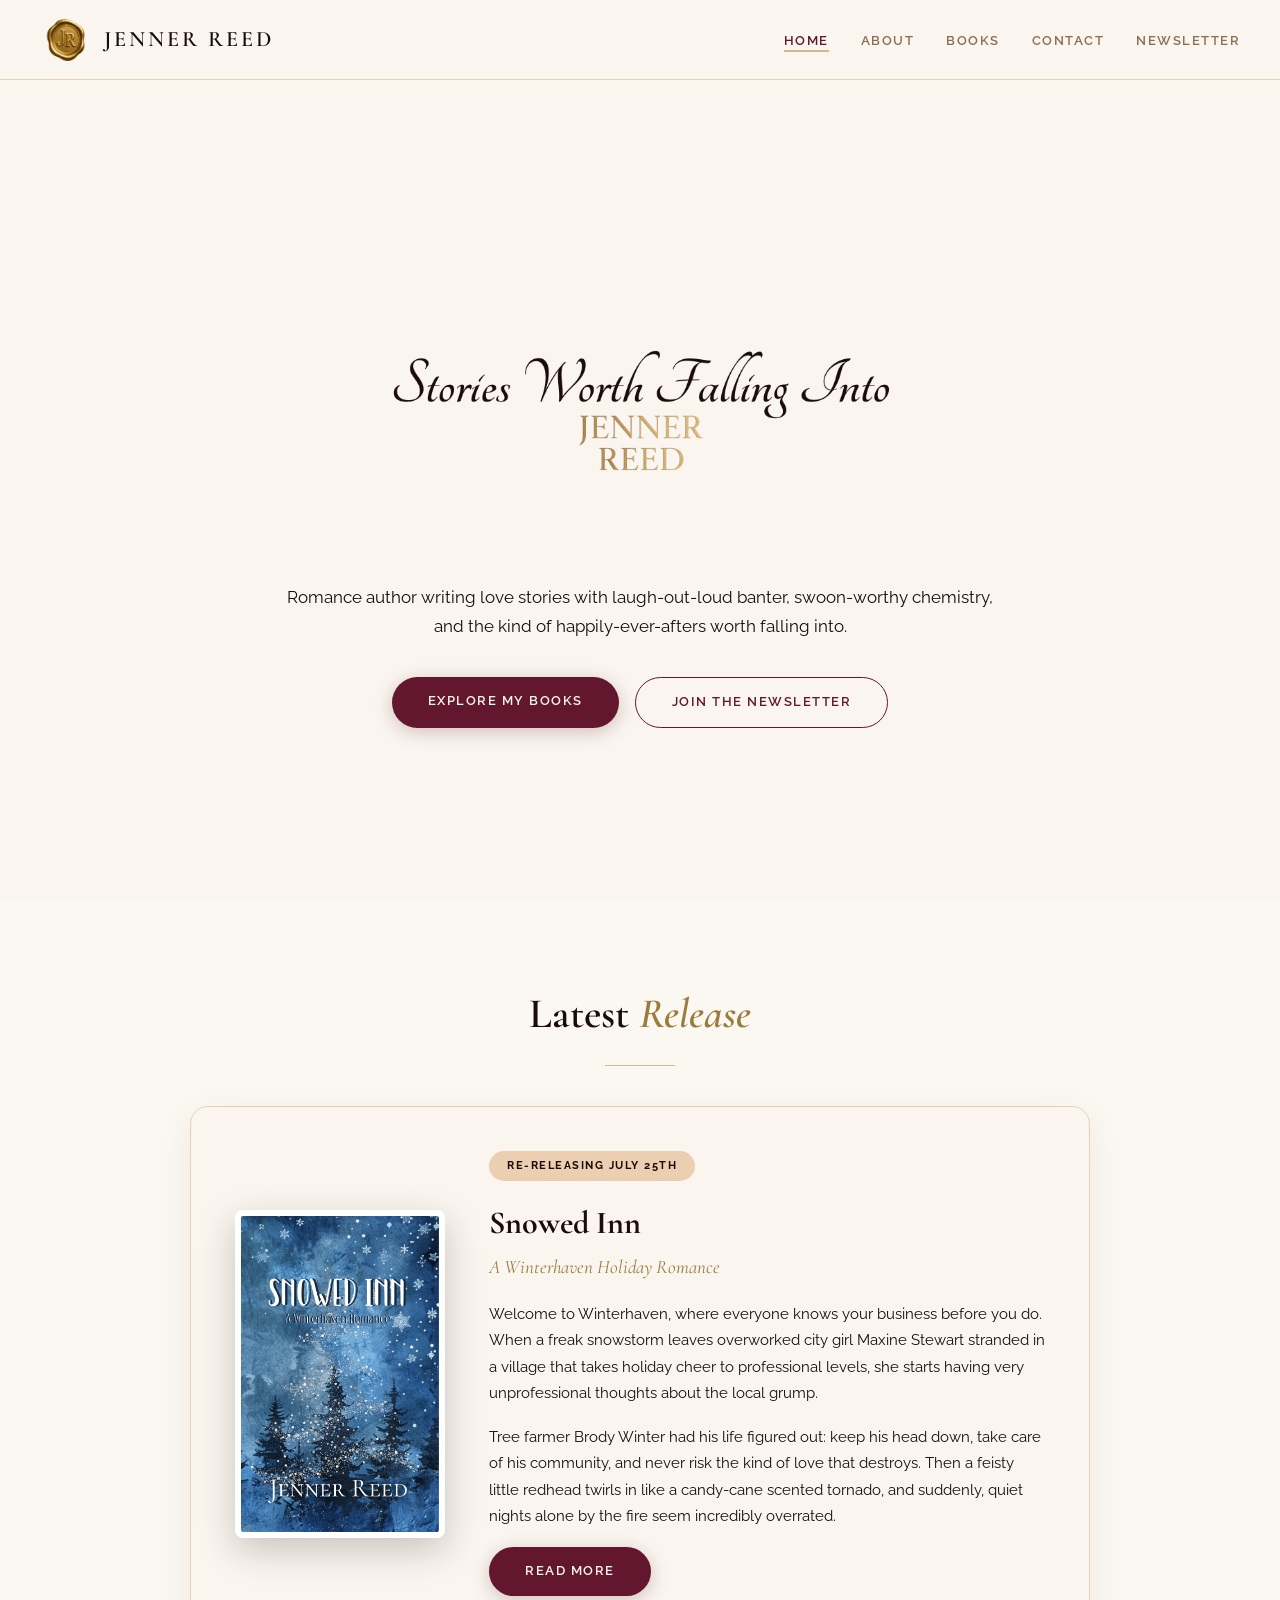
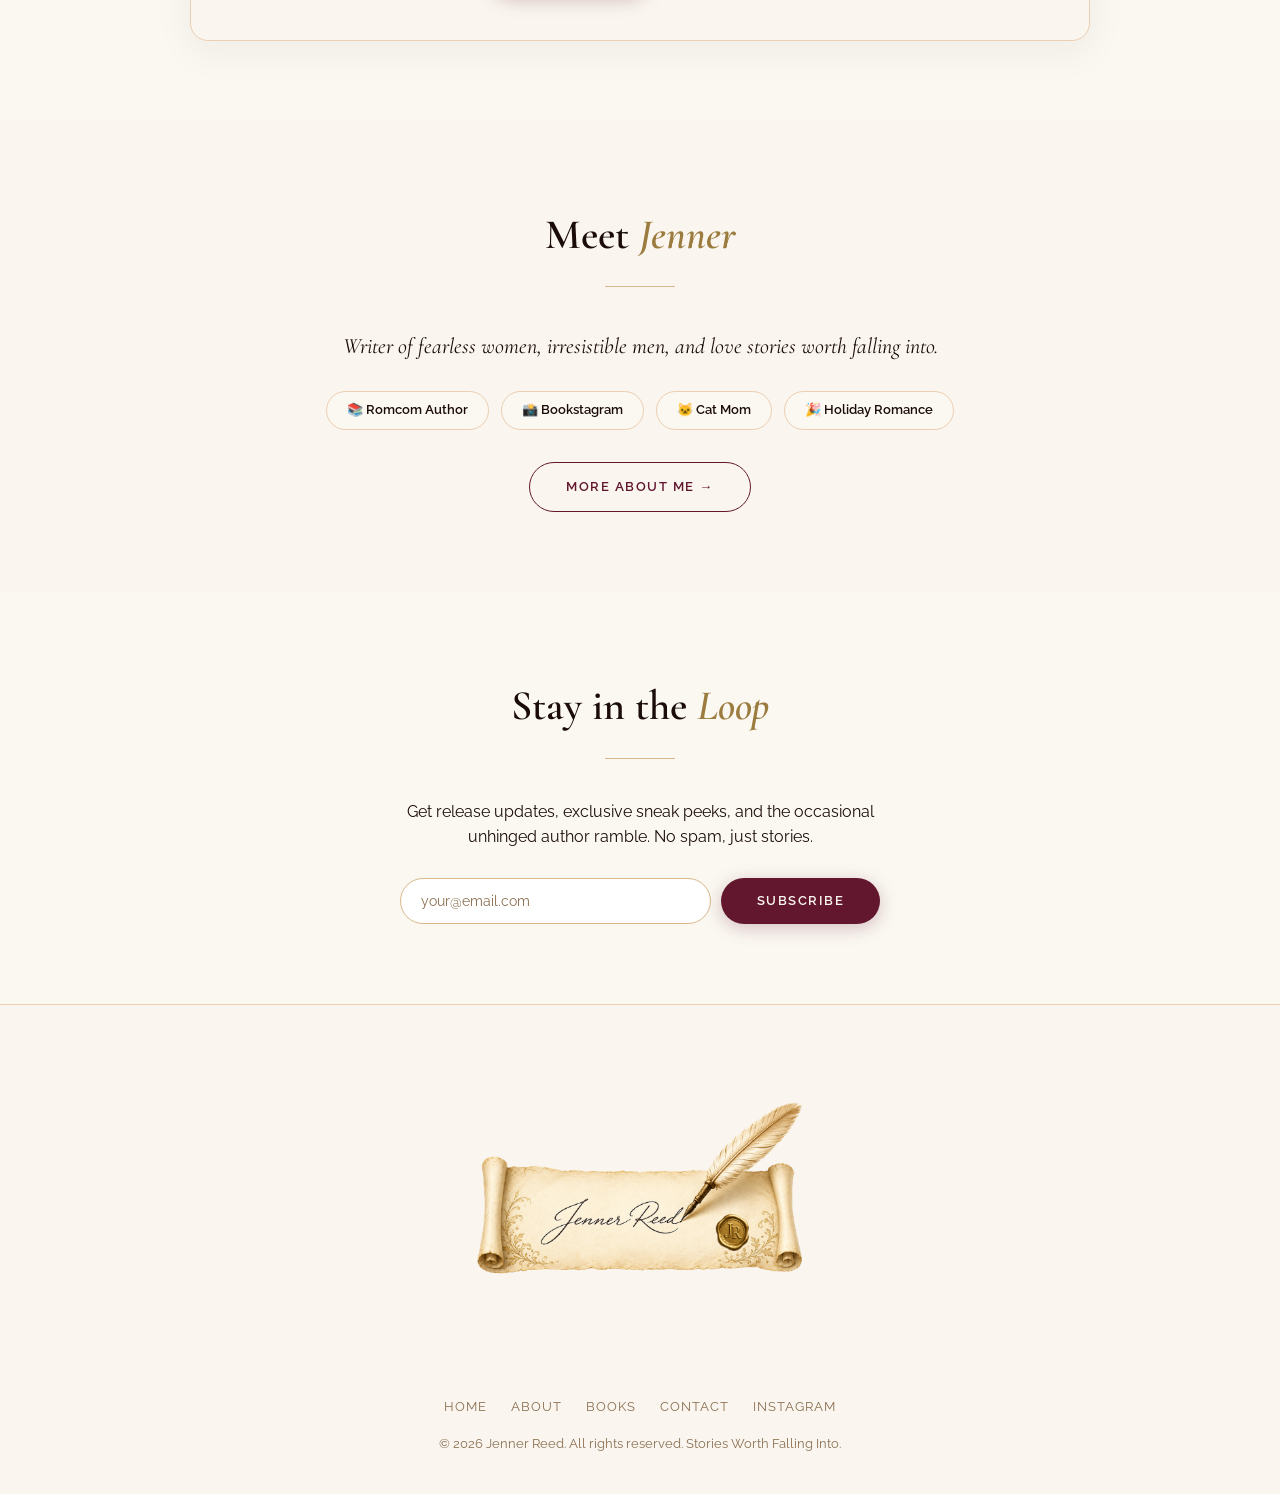
==== index.html @ 6b7ee654 "Add files via upload" ====
<!DOCTYPE html>
<html lang="en">
<head>
<meta charset="UTF-8">
<meta name="viewport" content="width=device-width, initial-scale=1.0">
<title>Jenner Reed | Stories Worth Falling Into</title>
<link rel="icon" type="image/png" href="wax-stamp.png">
<link rel="stylesheet" href="styles.css">
<style>
  /* Page-specific: sparkle ambiance + newsletter input */
  .sparkle { position:absolute; width:5px; height:5px; background:var(--gold-deep); border-radius:50%; opacity:0; animation:sparkle 4s ease-in-out infinite; }
  @keyframes sparkle { 0%,100%{opacity:0;transform:scale(0)} 50%{opacity:0.6;transform:scale(1)} }
  .nl-input {
    flex:1; min-width:220px; padding:14px 20px; border-radius:30px; border:1.5px solid var(--gold-deep);
    background:var(--white); color:var(--ink); font-family:var(--sans); font-size:14px; outline:none;
  }
  .nl-input::placeholder { color:var(--mauve); }
  .nl-input:focus { border-color:var(--burgundy); }
</style>
</head>
<body>

<!-- NAV -->
<nav>
  <a href="index.html" class="nav-logo-wrap">
    <img src="wax-stamp.png" alt="Jenner Reed" class="nav-logo-img">
    <span class="nav-logo-text">Jenner Reed</span>
  </a>
  <button class="hamburger" onclick="document.querySelector('.nav-links').classList.toggle('open')" aria-label="Toggle menu">
    <span></span><span></span><span></span>
  </button>
  <ul class="nav-links">
    <li><a href="index.html" class="active">Home</a></li>
    <li><a href="about.html">About</a></li>
    <li><a href="books.html">Books</a></li>
    <li><a href="contact.html">Contact</a></li>
    <li><a href="newsletter.html">Newsletter</a></li>
  </ul>
</nav>

<!-- HERO -->
<section class="hero">
  <div style="position:absolute;inset:0;overflow:hidden;pointer-events:none;z-index:1">
    <div class="sparkle" style="top:18%;left:12%;animation-delay:0s"></div>
    <div class="sparkle" style="top:35%;left:82%;animation-delay:0.8s"></div>
    <div class="sparkle" style="top:65%;left:22%;animation-delay:1.6s"></div>
    <div class="sparkle" style="top:28%;left:68%;animation-delay:2.2s"></div>
    <div class="sparkle" style="top:55%;left:48%;animation-delay:0.4s"></div>
    <div class="sparkle" style="top:12%;left:55%;animation-delay:1.2s"></div>
    <div class="sparkle" style="top:75%;left:75%;animation-delay:1.8s"></div>
  </div>
  <div class="hero-content">
    <div class="hero-logo">
      <img src="tagline.png" alt="Jenner Reed — Stories Worth Falling Into">
    </div>
    <p class="hero-subtitle">Romance author writing love stories with laugh-out-loud banter, swoon-worthy chemistry, and the kind of happily-ever-afters worth falling into.</p>
    <div class="hero-buttons">
      <a href="books.html" class="btn btn-primary">Explore My Books</a>
      <a href="newsletter.html" class="btn btn-outline">Join the Newsletter</a>
    </div>
  </div>
</section>

<!-- FEATURED BOOK -->
<section class="featured-book">
  <h2 class="section-title">Latest <span>Release</span></h2>
  <div class="section-divider"></div>
  <div class="book-card">
    <div class="book-cover">
      <img src="si-cover.png" alt="Snowed Inn — A Winterhaven Romance by Jenner Reed">
    </div>
    <div class="book-info">
      <span class="book-badge">Re-Releasing July 25th</span>
      <h3>Snowed Inn</h3>
      <p class="book-series">A Winterhaven Holiday Romance</p>
      <p>Welcome to Winterhaven, where everyone knows your business before you do. When a freak snowstorm leaves overworked city girl Maxine Stewart stranded in a village that takes holiday cheer to professional levels, she starts having very unprofessional thoughts about the local grump.</p>
      <p>Tree farmer Brody Winter had his life figured out: keep his head down, take care of his community, and never risk the kind of love that destroys. Then a feisty little redhead twirls in like a candy-cane scented tornado, and suddenly, quiet nights alone by the fire seem incredibly overrated.</p>
      <a href="books.html" class="btn btn-primary">Read More</a>
    </div>
  </div>
</section>

<!-- ABOUT PREVIEW -->
<section class="about-preview-section">
  <h2 class="section-title">Meet <span>Jenner</span></h2>
  <div class="section-divider"></div>
  <div class="about-grid">
    <p style="font-family:var(--serif);font-size:22px;font-style:italic;color:var(--ink);">Writer of fearless women, irresistible men, and love stories worth falling into.</p>
    <div class="about-tags">
      <span class="about-tag">&#128218; Romcom Author</span>
      <span class="about-tag">&#128248; Bookstagram</span>
      <span class="about-tag">&#128049; Cat Mom</span>
      <span class="about-tag">&#127881; Holiday Romance</span>
    </div>
    <div style="margin-top:32px">
      <a href="about.html" class="btn btn-outline">More About Me &rarr;</a>
    </div>
  </div>
</section>

<!-- NEWSLETTER -->
<section class="newsletter">
  <h2 class="section-title">Stay in the <span>Loop</span></h2>
  <div class="section-divider"></div>
  <p>Get release updates, exclusive sneak peeks, and the occasional unhinged author ramble. No spam, just stories.</p>

  <div id="mlb2-37111615" class="ml-form-embedContainer ml-subscribe-form ml-subscribe-form-37111615">
    <div class="ml-form-align-center">
      <div class="ml-form-embedWrapper embedForm" style="background-color:transparent!important;border:none!important;max-width:480px;width:100%;margin:0 auto;">
        <div class="ml-form-embedBody ml-form-embedBodyDefault row-form" style="padding:0!important;">
          <form class="ml-block-form" action="https://assets.mailerlite.com/jsonp/2112372/forms/179301755167704371/subscribe" data-code="" method="post" target="_blank">
            <div class="ml-form-formContent" style="margin:0!important;">
              <div class="ml-form-fieldRow ml-last-item" style="margin:0!important;">
                <div class="ml-field-group ml-field-email ml-validate-email ml-validate-required" style="display:flex;gap:10px;flex-wrap:wrap;justify-content:center;">
                  <input aria-label="email" aria-required="true" type="email" class="form-control nl-input" name="fields[email]" placeholder="your@email.com" autocomplete="email">
                  <input type="hidden" name="ml-submit" value="1">
                  <input type="hidden" name="anticsrf" value="true">
                  <button type="submit" class="btn btn-primary" style="border:none;cursor:pointer;">Subscribe</button>
                </div>
              </div>
            </div>
          </form>
        </div>
        <div class="ml-form-successBody row-success" style="display:none;text-align:center;padding:20px 0;">
          <p style="color:var(--ink);font-size:16px;">Thank you! You've successfully joined the list. &#127881;</p>
        </div>
      </div>
    </div>
  </div>
  <script>function ml_webform_success_37111615(){var $=ml_jQuery||jQuery;$('.ml-subscribe-form-37111615 .row-success').show();$('.ml-subscribe-form-37111615 .row-form').hide();}</script>
  <script src="https://groot.mailerlite.com/js/w/webforms.min.js?v95037e5bac78f29ed026832ca21a7c7b" type="text/javascript"></script>
  <script>fetch("https://assets.mailerlite.com/jsonp/2112372/forms/179301755167704371/takel")</script>
</section>

<!-- FOOTER -->
<footer>
  <img src="parch-quill.png" alt="Jenner Reed" style="display:block;width:340px;max-width:80%;height:auto;margin:0 auto 12px;">
  <div class="footer-links">
    <a href="index.html">Home</a>
    <a href="about.html">About</a>
    <a href="books.html">Books</a>
    <a href="contact.html">Contact</a>
    <a href="https://www.instagram.com/jenner_reed" target="_blank" rel="noopener">Instagram</a>
  </div>
  <p>&copy; 2026 Jenner Reed. All rights reserved. Stories Worth Falling Into.</p>
</footer>

</body>
</html>
---- styles.css ----
/* ===================================================================
   JENNER REED — shared site styles
   Brand: cream foundation, antique gold accents, near-black text,
   burgundy as a rare accent. Fonts: Cormorant Garamond (headings),
   Tangerine (script flourishes), Raleway (body).
   =================================================================== */

@import url('https://fonts.googleapis.com/css2?family=Cormorant+Garamond:ital,wght@0,400;0,500;0,600;0,700;1,400;1,500&family=Tangerine:wght@400;700&family=Raleway:wght@300;400;500;600;700&display=swap');

:root {
  --cream:    #faf6ef;  /* page background */
  --card:     #fbf8f2;  /* slightly lifted card surface */
  --gold:     #ecceb1;  /* soft antique gold */
  --gold-deep:#d8b88a;  /* gold for rules/borders */
  --gold-ink: #9c7b3f;  /* darker gold for small text accents */
  --mauve:    #8a6f52;  /* muted brown-gold for secondary text */
  --burgundy: #62172f;  /* rare accent: buttons, key links */
  --ink:      #1b0c0a;  /* near-black text */
  --white:    #ffffff;

  --serif: 'Cormorant Garamond', Georgia, 'Times New Roman', serif;
  --script: 'Tangerine', cursive;
  --sans:  'Raleway', Helvetica, Arial, sans-serif;
}

* { margin: 0; padding: 0; box-sizing: border-box; }

body {
  font-family: var(--sans);
  color: var(--ink);
  background: var(--cream);
  overflow-x: hidden;
  min-height: 100vh;
  line-height: 1.6;
}

/* ---------- NAV ---------- */
nav {
  position: fixed; top: 0; width: 100%; z-index: 1000;
  background: rgba(250,246,239,0.92);
  backdrop-filter: blur(12px);
  border-bottom: 1px solid var(--gold);
  padding: 0 40px;
  display: flex; align-items: center; justify-content: space-between;
  height: 80px;
}
.nav-logo-wrap { display: flex; align-items: center; gap: 12px; text-decoration: none; }
.nav-logo-img { width: 52px; height: 52px; object-fit: contain; }
.nav-logo-text {
  font-family: var(--serif); font-size: 22px; font-weight: 600;
  letter-spacing: 3px; text-transform: uppercase; color: var(--ink);
}
.nav-links { display: flex; gap: 32px; list-style: none; }
.nav-links a {
  text-decoration: none; color: var(--mauve); font-size: 13px; font-weight: 600;
  letter-spacing: 1.5px; text-transform: uppercase; transition: color 0.3s; position: relative;
}
.nav-links a::after {
  content: ''; position: absolute; bottom: -4px; left: 0; width: 0; height: 2px;
  background: var(--gold-deep); transition: width 0.3s;
}
.nav-links a:hover { color: var(--burgundy); }
.nav-links a:hover::after { width: 100%; }
.nav-links a.active { color: var(--burgundy); }
.nav-links a.active::after { width: 100%; }
.hamburger { display: none; flex-direction: column; gap: 5px; cursor: pointer; background: none; border: none; padding: 4px; }
.hamburger span { display: block; width: 26px; height: 2px; background: var(--burgundy); border-radius: 2px; }

/* ---------- BUTTONS ---------- */
.btn {
  display: inline-block; padding: 14px 36px; border-radius: 30px; font-family: var(--sans);
  font-size: 13px; font-weight: 600; letter-spacing: 1.5px; text-transform: uppercase;
  text-decoration: none; cursor: pointer; transition: all 0.3s; border: none;
}
.btn-primary { background: var(--burgundy); color: var(--cream); box-shadow: 0 4px 18px rgba(98,23,47,0.25); }
.btn-primary:hover { transform: translateY(-2px); box-shadow: 0 6px 26px rgba(98,23,47,0.35); }
.btn-outline { background: transparent; color: var(--burgundy); border: 1.5px solid var(--burgundy); }
.btn-outline:hover { background: var(--burgundy); color: var(--cream); transform: translateY(-2px); }

/* ---------- SECTIONS & SHARED BITS ---------- */
section { padding: 80px 40px; }
.section-title { font-family: var(--serif); font-size: 42px; font-weight: 600; text-align: center; margin-bottom: 8px; color: var(--ink); }
.section-title span { color: var(--gold-ink); font-style: italic; }
.section-divider { width: 70px; height: 1px; background: var(--gold-deep); margin: 18px auto 40px; }

/* ---------- HERO ---------- */
.hero {
  min-height: 100vh; display: flex; align-items: center; justify-content: center;
  text-align: center; position: relative; padding: 120px 24px 80px;
}
.hero-content { max-width: 720px; position: relative; z-index: 2; }
.hero-logo { width: 520px; max-width: 92%; height: auto; margin: 0 auto 24px; display: block; }
.hero-logo img { width: 100%; height: auto; display: block; }
.hero-subtitle { font-size: 17px; color: var(--ink); font-weight: 400; margin-bottom: 36px; line-height: 1.7; }
.hero-buttons { display: flex; gap: 16px; justify-content: center; flex-wrap: wrap; }

/* ---------- FEATURED BOOK ---------- */
.featured-book { background: var(--card); }
.book-card {
  max-width: 900px; margin: 0 auto; display: flex; gap: 44px; align-items: center;
  background: var(--cream); border: 1px solid var(--gold); border-radius: 18px;
  padding: 44px; flex-wrap: wrap; box-shadow: 0 10px 40px rgba(27,12,10,0.06);
}
.book-cover {
  width: 210px; flex-shrink: 0; border-radius: 8px; overflow: hidden;
  box-shadow: 0 12px 36px rgba(27,12,10,0.22); border: 6px solid var(--white);
}
.book-cover img { width: 100%; height: auto; display: block; }
.book-info { flex: 1; min-width: 280px; }
.book-info h3 { font-family: var(--serif); font-size: 32px; font-weight: 700; color: var(--ink); margin-bottom: 2px; }
.book-info .book-series { font-family: var(--serif); font-size: 19px; font-style: italic; color: var(--gold-ink); margin-bottom: 18px; }
.book-info p { color: var(--ink); font-size: 15px; line-height: 1.75; margin-bottom: 18px; }
.book-badge {
  display: inline-block; padding: 6px 18px; border-radius: 20px; font-size: 11px; font-weight: 700;
  letter-spacing: 1.5px; text-transform: uppercase; background: var(--gold);
  color: var(--ink); margin-bottom: 16px;
}

/* ---------- ABOUT PREVIEW ---------- */
.about-grid { max-width: 800px; margin: 0 auto; text-align: center; }
.about-grid p { color: var(--ink); font-size: 17px; line-height: 1.8; margin-bottom: 16px; }
.about-tags { display: flex; gap: 12px; justify-content: center; flex-wrap: wrap; margin-top: 24px; }
.about-tag {
  padding: 8px 20px; border-radius: 20px; font-size: 13px; font-weight: 600;
  background: var(--card); color: var(--ink); border: 1px solid var(--gold);
}

/* ---------- NEWSLETTER ---------- */
.newsletter { text-align: center; background: var(--card); }
.newsletter p { color: var(--ink); font-size: 16px; max-width: 480px; margin: 0 auto 28px; line-height: 1.6; }

/* ---------- FOOTER ---------- */
footer { padding: 40px; text-align: center; background: var(--cream); border-top: 1px solid var(--gold); }
.footer-name { font-family: var(--script); font-size: 44px; color: var(--ink); margin-bottom: 4px; line-height: 1; }
.footer-links { display: flex; gap: 24px; justify-content: center; margin: 12px 0 16px; flex-wrap: wrap; }
.footer-links a { color: var(--mauve); text-decoration: none; font-size: 13px; letter-spacing: 1px; text-transform: uppercase; transition: color 0.3s; }
.footer-links a:hover { color: var(--burgundy); }
footer p { color: var(--mauve); font-size: 13px; }

/* ---------- PAGE HEADER (inner pages) ---------- */
.page-header { padding: 150px 40px 60px; text-align: center; background: var(--card); border-bottom: 1px solid var(--gold); }
.page-header h1 { font-family: var(--serif); font-size: 56px; font-weight: 700; margin-bottom: 6px; color: var(--ink); }
.page-header h1 span { color: var(--gold-ink); font-style: italic; }
.page-header p { color: var(--mauve); font-size: 17px; font-weight: 400; letter-spacing: 1px; }

/* ---------- MOBILE ---------- */
@media (max-width: 768px) {
  nav { padding: 0 20px; height: 70px; }
  .nav-logo-img { width: 42px; height: 42px; }
  .nav-logo-text { font-size: 17px; letter-spacing: 2px; }
  .nav-links {
    display: none; position: absolute; top: 70px; left: 0; right: 0;
    background: rgba(250,246,239,0.98); flex-direction: column; padding: 24px; gap: 20px;
    border-bottom: 1px solid var(--gold);
  }
  .nav-links.open { display: flex; }
  .hamburger { display: flex; }
  .hero-logo { width: 340px; }
  section { padding: 60px 20px; }
  .section-title { font-size: 32px; }
  .page-header { padding: 120px 20px 50px; }
  .page-header h1 { font-size: 38px; }
  .book-card { padding: 28px; gap: 28px; justify-content: center; }
  .book-cover { width: 170px; }
}

/* ===================================================================
   PAGE-SPECIFIC SECTIONS (about, books, blog, contact, newsletter)
   =================================================================== */

/* ---------- ABOUT ---------- */
.about-content { background: var(--cream); }
.about-main { max-width: 900px; margin: 0 auto; display: flex; gap: 48px; align-items: flex-start; flex-wrap: wrap; }
.about-photo {
  width: 280px; height: 350px; border-radius: 8px; flex-shrink: 0; overflow: hidden;
  border: 6px solid var(--white); box-shadow: 0 12px 40px rgba(27,12,10,0.18);
}
.about-photo img { width: 100%; height: 100%; object-fit: cover; }
.about-bio { flex: 1; min-width: 300px; }
.about-bio h2 { font-family: var(--serif); font-size: 34px; font-weight: 700; color: var(--ink); margin-bottom: 20px; }
.about-bio p { font-size: 16px; line-height: 1.8; margin-bottom: 16px; color: var(--ink); }

.fun-facts { background: var(--card); }
.fun-facts h2 { font-family: var(--serif); font-size: 38px; font-weight: 600; text-align: center; color: var(--ink); margin-bottom: 8px; }
.fun-facts h2 span { color: var(--gold-ink); font-style: italic; }
.fun-facts-grid { max-width: 800px; margin: 40px auto 0; display: grid; grid-template-columns: repeat(auto-fit, minmax(220px, 1fr)); gap: 20px; }
.fact-card {
  background: var(--cream); border: 1px solid var(--gold); border-radius: 16px;
  padding: 24px; text-align: center; transition: transform 0.3s;
}
.fact-card:hover { transform: translateY(-4px); box-shadow: 0 10px 30px rgba(27,12,10,0.08); }
.fact-emoji { font-size: 36px; margin-bottom: 12px; }
.fact-card h3 { font-family: var(--serif); font-size: 19px; font-weight: 600; color: var(--gold-ink); margin-bottom: 8px; }
.fact-card p { color: var(--ink); font-size: 14px; line-height: 1.6; }

.writing-journey { background: var(--cream); text-align: center; }
.writing-journey h2 { font-family: var(--serif); font-size: 38px; font-weight: 600; color: var(--ink); margin-bottom: 8px; }
.writing-journey h2 span { color: var(--gold-ink); font-style: italic; }
.journey-text { max-width: 700px; margin: 40px auto 0; }
.journey-text p { color: var(--ink); font-size: 16px; line-height: 1.8; margin-bottom: 16px; }
.journey-cta { margin-top: 32px; display: flex; gap: 12px; justify-content: center; flex-wrap: wrap; }

/* ---------- BOOKS ---------- */
.books-section { background: var(--cream); }
.featured-book-card {
  max-width: 950px; margin: 0 auto 60px; background: var(--card); border: 1px solid var(--gold);
  border-radius: 20px; padding: 48px; display: flex; gap: 44px; align-items: center; flex-wrap: wrap;
  box-shadow: 0 10px 40px rgba(27,12,10,0.06);
}
.featured-cover {
  width: 220px; flex-shrink: 0; border-radius: 8px; overflow: hidden;
  border: 6px solid var(--white); box-shadow: 0 12px 36px rgba(27,12,10,0.22);
}
.featured-cover img { width: 100%; height: auto; display: block; }
.featured-info { flex: 1; min-width: 300px; }
.featured-badge {
  display: inline-block; padding: 6px 18px; border-radius: 20px; font-size: 11px; font-weight: 700;
  letter-spacing: 1.5px; text-transform: uppercase; background: var(--gold); color: var(--ink); margin-bottom: 12px;
}
.featured-info h2 { font-family: var(--serif); font-size: 34px; font-weight: 700; color: var(--ink); margin-bottom: 4px; }
.featured-info .series { font-family: var(--serif); font-size: 19px; font-style: italic; color: var(--gold-ink); margin-bottom: 16px; }
.featured-info p { color: var(--ink); font-size: 15px; line-height: 1.7; margin-bottom: 12px; }
.featured-info .tropes { display: flex; gap: 8px; flex-wrap: wrap; margin: 16px 0 20px; }
.trope-tag { padding: 5px 14px; border-radius: 16px; font-size: 12px; font-weight: 500; background: var(--cream); color: var(--ink); border: 1px solid var(--gold); }
.books-section-header { text-align: center; margin-bottom: 40px; }
.books-section-header h2 { font-family: var(--serif); font-size: 38px; font-weight: 600; color: var(--ink); }
.books-section-header h2 span { color: var(--gold-ink); font-style: italic; }
.upcoming-grid { max-width: 950px; margin: 0 auto; display: grid; grid-template-columns: repeat(auto-fit, minmax(280px, 1fr)); gap: 24px; }
.upcoming-card { background: var(--card); border: 1px solid var(--gold); border-radius: 16px; padding: 28px; text-align: center; transition: transform 0.3s; }
.upcoming-card:hover { transform: translateY(-4px); box-shadow: 0 10px 30px rgba(27,12,10,0.08); }
.upcoming-cover {
  width: 150px; border-radius: 8px; overflow: hidden; margin: 0 auto 20px;
  border: 5px solid var(--white); box-shadow: 0 8px 24px rgba(27,12,10,0.18);
}
.upcoming-cover img { width: 100%; height: auto; display: block; }
.upcoming-cover.placeholder {
  height: 225px; border: 2px dashed var(--gold-deep); display: flex; align-items: center; justify-content: center; box-shadow: none;
}
.upcoming-cover.placeholder span { font-size: 14px; color: var(--mauve); font-weight: 500; padding: 0 12px; text-align: center; }
.upcoming-card h3 { font-family: var(--serif); font-size: 22px; font-weight: 700; color: var(--ink); margin-bottom: 4px; }
.upcoming-card .status { font-size: 12px; color: var(--gold-ink); font-weight: 700; letter-spacing: 1px; text-transform: uppercase; margin-bottom: 12px; }
.upcoming-card p { font-size: 14px; color: var(--ink); line-height: 1.6; }

/* ---------- BLOG ---------- */
.blog-section { background: var(--cream); }
.blog-grid { max-width: 800px; margin: 0 auto; display: flex; flex-direction: column; gap: 28px; }
.blog-post {
  background: var(--card); border: 1px solid var(--gold); border-radius: 16px; padding: 32px;
  transition: transform 0.3s, box-shadow 0.3s; cursor: pointer; display: flex; gap: 24px; align-items: flex-start; flex-wrap: wrap;
}
.blog-post:hover { transform: translateY(-3px); box-shadow: 0 10px 30px rgba(27,12,10,0.08); }
.blog-date-badge {
  width: 70px; height: 70px; border-radius: 12px; background: var(--cream); border: 1px solid var(--gold);
  display: flex; flex-direction: column; align-items: center; justify-content: center; flex-shrink: 0;
}
.blog-date-badge .month { font-size: 11px; font-weight: 700; color: var(--gold-ink); text-transform: uppercase; letter-spacing: 1px; }
.blog-date-badge .day { font-size: 24px; font-weight: 700; color: var(--ink); line-height: 1; }
.blog-post-content { flex: 1; min-width: 250px; }
.blog-category { display: inline-block; padding: 3px 12px; border-radius: 12px; font-size: 11px; font-weight: 600; letter-spacing: 1px; text-transform: uppercase; margin-bottom: 8px; background: var(--gold); color: var(--ink); }
.blog-post-content h2 { font-family: var(--serif); font-size: 24px; font-weight: 700; color: var(--ink); margin-bottom: 8px; }
.blog-post-content p { color: var(--ink); font-size: 14px; line-height: 1.7; margin-bottom: 12px; }
.read-more { color: var(--burgundy); font-size: 13px; font-weight: 600; text-decoration: none; letter-spacing: 1px; text-transform: uppercase; transition: color 0.3s; }
.read-more:hover { color: var(--gold-ink); }
.blog-coming-soon { text-align: center; padding: 40px; background: var(--card); border-radius: 16px; border: 2px dashed var(--gold-deep); max-width: 800px; margin: 40px auto 0; }
.blog-coming-soon h3 { font-family: var(--serif); font-size: 26px; font-weight: 600; color: var(--ink); margin-bottom: 8px; }
.blog-coming-soon p { color: var(--mauve); font-size: 15px; line-height: 1.6; }

/* ---------- CONTACT ---------- */
.contact-section { background: var(--cream); }
.contact-grid { max-width: 900px; margin: 0 auto; display: flex; gap: 48px; flex-wrap: wrap; }
.contact-form-wrap { flex: 1.2; min-width: 320px; background: var(--card); border: 1px solid var(--gold); border-radius: 20px; padding: 36px; }
.contact-form-wrap h2 { font-family: var(--serif); font-size: 30px; font-weight: 700; color: var(--ink); margin-bottom: 4px; }
.contact-form-wrap .subtitle { color: var(--mauve); font-size: 14px; margin-bottom: 24px; line-height: 1.6; }
.form-group { margin-bottom: 16px; }
.form-group label { display: block; font-size: 12px; font-weight: 600; letter-spacing: 1px; text-transform: uppercase; color: var(--gold-ink); margin-bottom: 6px; }
.form-group input, .form-group textarea {
  width: 100%; padding: 12px 16px; border-radius: 10px; border: 1px solid var(--gold-deep);
  background: var(--white); color: var(--ink); font-family: var(--sans); font-size: 14px; outline: none; transition: border-color 0.3s;
}
.form-group input::placeholder, .form-group textarea::placeholder { color: var(--mauve); }
.form-group input:focus, .form-group textarea:focus { border-color: var(--burgundy); }
.form-group textarea { resize: vertical; min-height: 120px; }
.contact-info { flex: 0.8; min-width: 260px; }
.contact-info h2 { font-family: var(--serif); font-size: 30px; font-weight: 700; color: var(--ink); margin-bottom: 16px; }
.contact-info p { color: var(--ink); font-size: 15px; line-height: 1.7; margin-bottom: 28px; }
.contact-links { display: flex; flex-direction: column; gap: 16px; }
.contact-link { display: flex; align-items: center; gap: 14px; padding: 16px; border-radius: 12px; background: var(--card); border: 1px solid var(--gold); text-decoration: none; transition: all 0.3s; }
.contact-link:hover { background: var(--cream); transform: translateX(4px); }
.contact-link-icon { font-size: 24px; width: 44px; height: 44px; border-radius: 10px; background: var(--gold); display: flex; align-items: center; justify-content: center; flex-shrink: 0; }
.contact-link-text h3 { font-size: 15px; font-weight: 600; color: var(--ink); margin-bottom: 2px; }
.contact-link-text p { font-size: 13px; color: var(--mauve); margin: 0; font-weight: 500; }

.faq-section { background: var(--card); }
.faq-section h2 { font-family: var(--serif); font-size: 38px; font-weight: 600; text-align: center; color: var(--ink); margin-bottom: 8px; }
.faq-section h2 span { color: var(--gold-ink); font-style: italic; }
.faq-grid { max-width: 700px; margin: 40px auto 0; display: flex; flex-direction: column; gap: 16px; }
.faq-item { background: var(--cream); border: 1px solid var(--gold); border-radius: 12px; padding: 24px; }
.faq-item h3 { font-family: var(--serif); font-size: 20px; font-weight: 600; color: var(--ink); margin-bottom: 8px; }
.faq-item p { color: var(--ink); font-size: 14px; line-height: 1.7; }

/* ---------- NEWSLETTER PAGE ---------- */
.newsletter-hero {
  min-height: 100vh; display: flex; align-items: center; justify-content: center; text-align: center;
  padding: 140px 24px 80px; background: var(--cream);
}
.newsletter-hero-content { max-width: 620px; position: relative; z-index: 2; }
.newsletter-icon { font-size: 52px; margin-bottom: 12px; }
.newsletter-hero h1 { font-family: var(--serif); font-size: 52px; font-weight: 700; color: var(--ink); margin-bottom: 6px; }
.newsletter-hero h1 span { color: var(--gold-ink); font-style: italic; }
.newsletter-hero .tagline { font-family: var(--serif); font-size: 22px; font-style: italic; color: var(--mauve); margin-bottom: 32px; }
.signup-box { background: var(--card); border: 1px solid var(--gold); border-radius: 20px; padding: 40px; box-shadow: 0 10px 40px rgba(27,12,10,0.06); }
.signup-box h2 { font-family: var(--serif); font-size: 26px; font-weight: 600; color: var(--ink); margin-bottom: 20px; }
.signup-note { color: var(--mauve); font-size: 13px; margin-top: 16px; line-height: 1.6; }
.nl-field { width: 100%; padding: 14px 18px; border-radius: 10px; border: 1px solid var(--gold-deep); background: var(--white); color: var(--ink); font-family: var(--sans); font-size: 14px; }
.nl-field::placeholder { color: var(--mauve); }
.nl-field:focus { border-color: var(--burgundy); outline: none; }

.perks-section { background: var(--card); }
.perks-section h2 { font-family: var(--serif); font-size: 38px; font-weight: 600; text-align: center; color: var(--ink); margin-bottom: 8px; }
.perks-section h2 span { color: var(--gold-ink); font-style: italic; }
.perks-grid { max-width: 800px; margin: 40px auto 0; display: grid; grid-template-columns: repeat(auto-fit, minmax(220px, 1fr)); gap: 20px; }
.perk-card { background: var(--cream); border: 1px solid var(--gold); border-radius: 16px; padding: 24px; text-align: center; transition: transform 0.3s; }
.perk-card:hover { transform: translateY(-4px); box-shadow: 0 10px 30px rgba(27,12,10,0.08); }
.perk-emoji { font-size: 36px; margin-bottom: 12px; }
.perk-card h3 { font-family: var(--serif); font-size: 19px; font-weight: 600; color: var(--gold-ink); margin-bottom: 8px; }
.perk-card p { color: var(--ink); font-size: 14px; line-height: 1.6; }

.expect-section { background: var(--cream); text-align: center; }
.expect-section h2 { font-family: var(--serif); font-size: 38px; font-weight: 600; color: var(--ink); margin-bottom: 8px; }
.expect-section h2 span { color: var(--gold-ink); font-style: italic; }
.expect-list { max-width: 600px; margin: 40px auto 0; text-align: left; }
.expect-item { display: flex; gap: 16px; align-items: flex-start; margin-bottom: 24px; }
.expect-icon { width: 44px; height: 44px; border-radius: 10px; background: var(--gold); display: flex; align-items: center; justify-content: center; font-size: 20px; flex-shrink: 0; }
.expect-text h3 { font-family: var(--serif); font-size: 19px; font-weight: 600; color: var(--ink); margin-bottom: 4px; }
.expect-text p { color: var(--ink); font-size: 14px; line-height: 1.6; }

.final-cta { background: var(--card); padding: 60px 40px; text-align: center; border-top: 1px solid var(--gold); }
.final-cta h2 { font-family: var(--serif); font-size: 34px; font-weight: 600; color: var(--ink); margin-bottom: 16px; }
.final-cta h2 span { color: var(--gold-ink); font-style: italic; }
.final-cta p { color: var(--ink); font-size: 16px; margin-bottom: 24px; }

@media (max-width: 768px) {
  .about-photo { width: 100%; max-width: 280px; margin: 0 auto; }
  .about-main { justify-content: center; }
  .featured-book-card { padding: 28px; gap: 28px; justify-content: center; }
  .featured-cover { width: 180px; }
  .newsletter-hero { padding: 120px 20px 60px; min-height: auto; }
  .newsletter-hero h1 { font-size: 38px; }
  .signup-box { padding: 24px; }
}

/* ---------- NEWSLETTER ARCHIVE (Past Letters) ---------- */
.letters-archive { background: var(--cream); text-align: center; }
.archive-intro { max-width: 560px; margin: 0 auto 44px; color: var(--ink); font-size: 16px; line-height: 1.7; }
.letters-grid { max-width: 900px; margin: 0 auto; display: grid; grid-template-columns: repeat(auto-fit, minmax(260px, 1fr)); gap: 24px; }
.letter-card {
  display: flex; flex-direction: column; text-align: left; text-decoration: none;
  background: var(--card); border: 1px solid var(--gold); border-radius: 16px; padding: 28px;
  transition: transform 0.3s, box-shadow 0.3s;
}
.letter-card:hover { transform: translateY(-4px); box-shadow: 0 12px 32px rgba(27,12,10,0.10); border-color: var(--gold-deep); }
.letter-date { font-size: 12px; font-weight: 600; letter-spacing: 1.5px; text-transform: uppercase; color: var(--gold-ink); margin-bottom: 10px; }
.letter-title { font-family: var(--serif); font-size: 24px; font-weight: 700; color: var(--ink); margin-bottom: 10px; line-height: 1.2; }
.letter-excerpt { font-size: 14px; line-height: 1.7; color: var(--ink); margin-bottom: 18px; flex-grow: 1; }
.letter-read { font-size: 13px; font-weight: 600; letter-spacing: 1px; text-transform: uppercase; color: var(--burgundy); transition: color 0.3s; }
.letter-card:hover .letter-read { color: var(--gold-ink); }
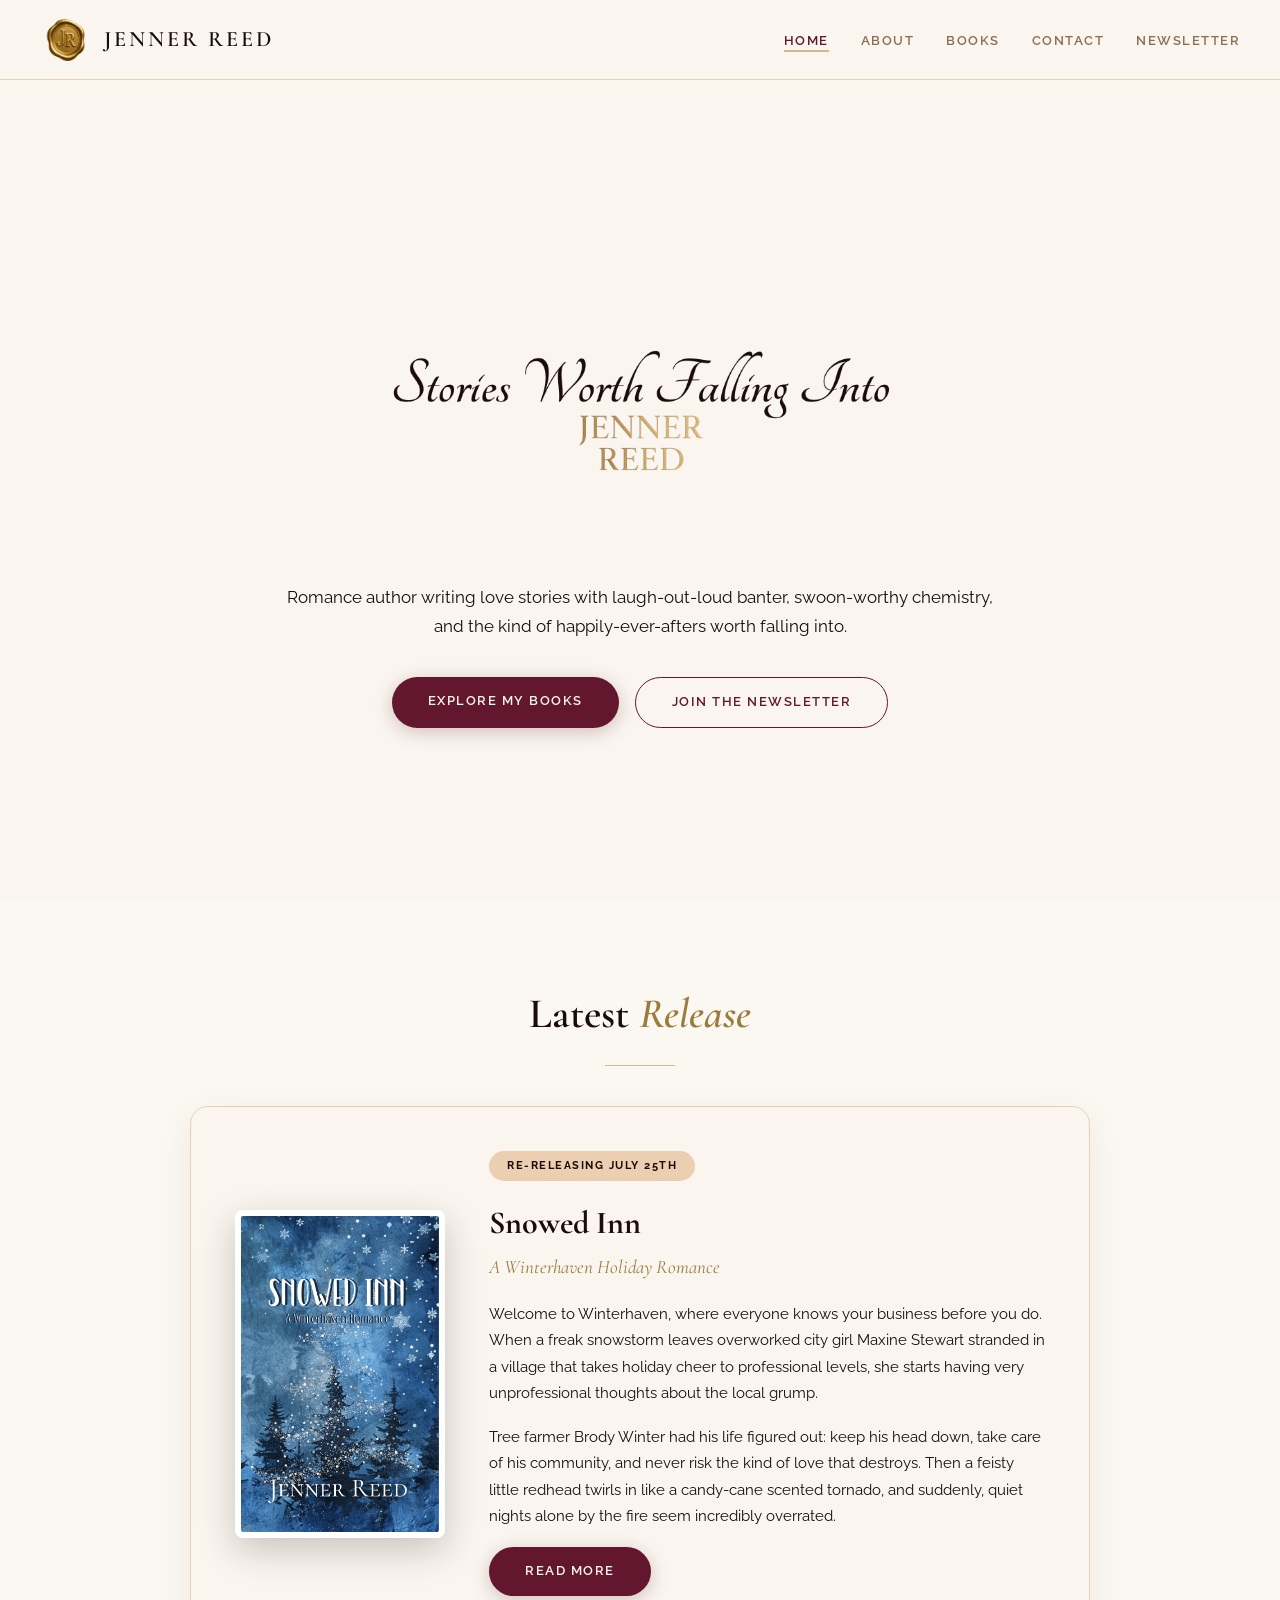
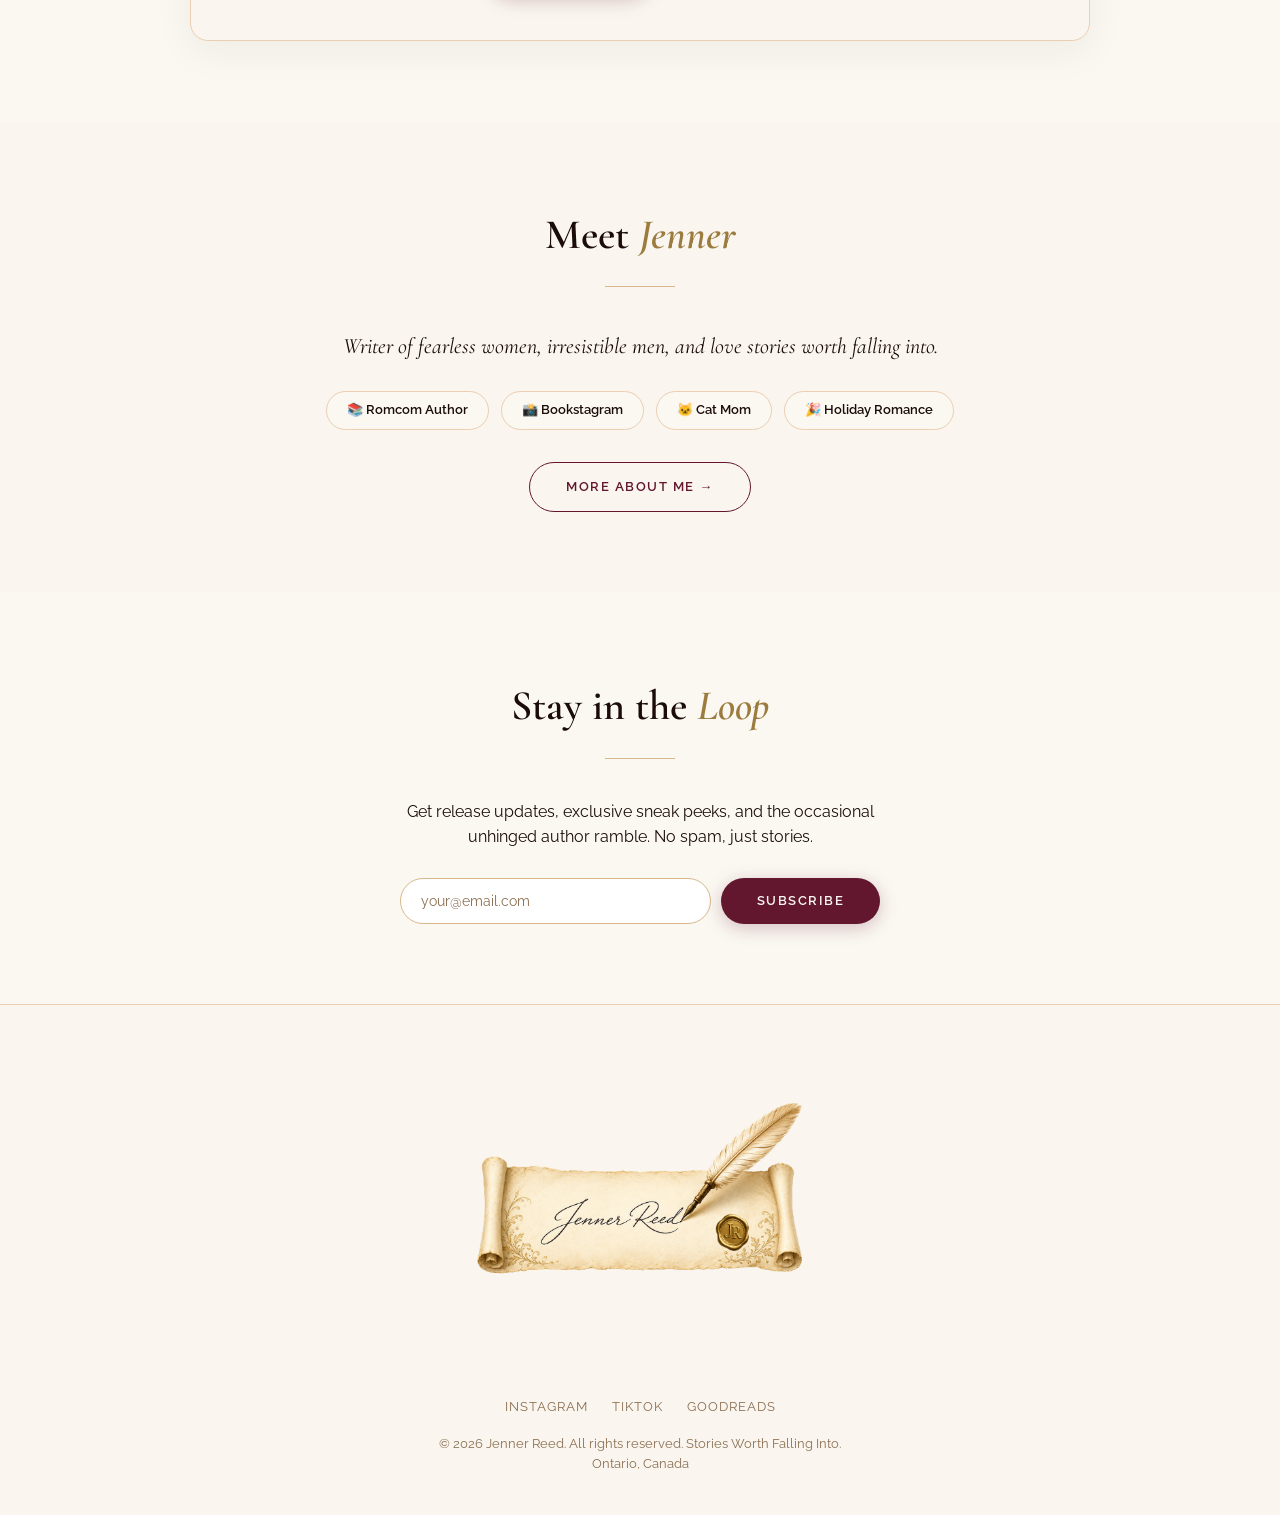
==== commit 35d08bf9: "Add files via upload" ====
--- a/index.html
+++ b/index.html
@@ -136,13 +136,11 @@
 <footer>
   <img src="parch-quill.png" alt="Jenner Reed" style="display:block;width:340px;max-width:80%;height:auto;margin:0 auto 12px;">
   <div class="footer-links">
-    <a href="index.html">Home</a>
-    <a href="about.html">About</a>
-    <a href="books.html">Books</a>
-    <a href="contact.html">Contact</a>
     <a href="https://www.instagram.com/jenner_reed" target="_blank" rel="noopener">Instagram</a>
+    <a href="https://www.tiktok.com/@jenner_reed" target="_blank" rel="noopener">TikTok</a>
+    <a href="https://www.goodreads.com/author/show/19169418.Jenner_Reed" target="_blank" rel="noopener">Goodreads</a>
   </div>
-  <p>&copy; 2026 Jenner Reed. All rights reserved. Stories Worth Falling Into.</p>
+  <p>&copy; 2026 Jenner Reed. All rights reserved. Stories Worth Falling Into.<br>Ontario, Canada</p>
 </footer>
 
 </body>
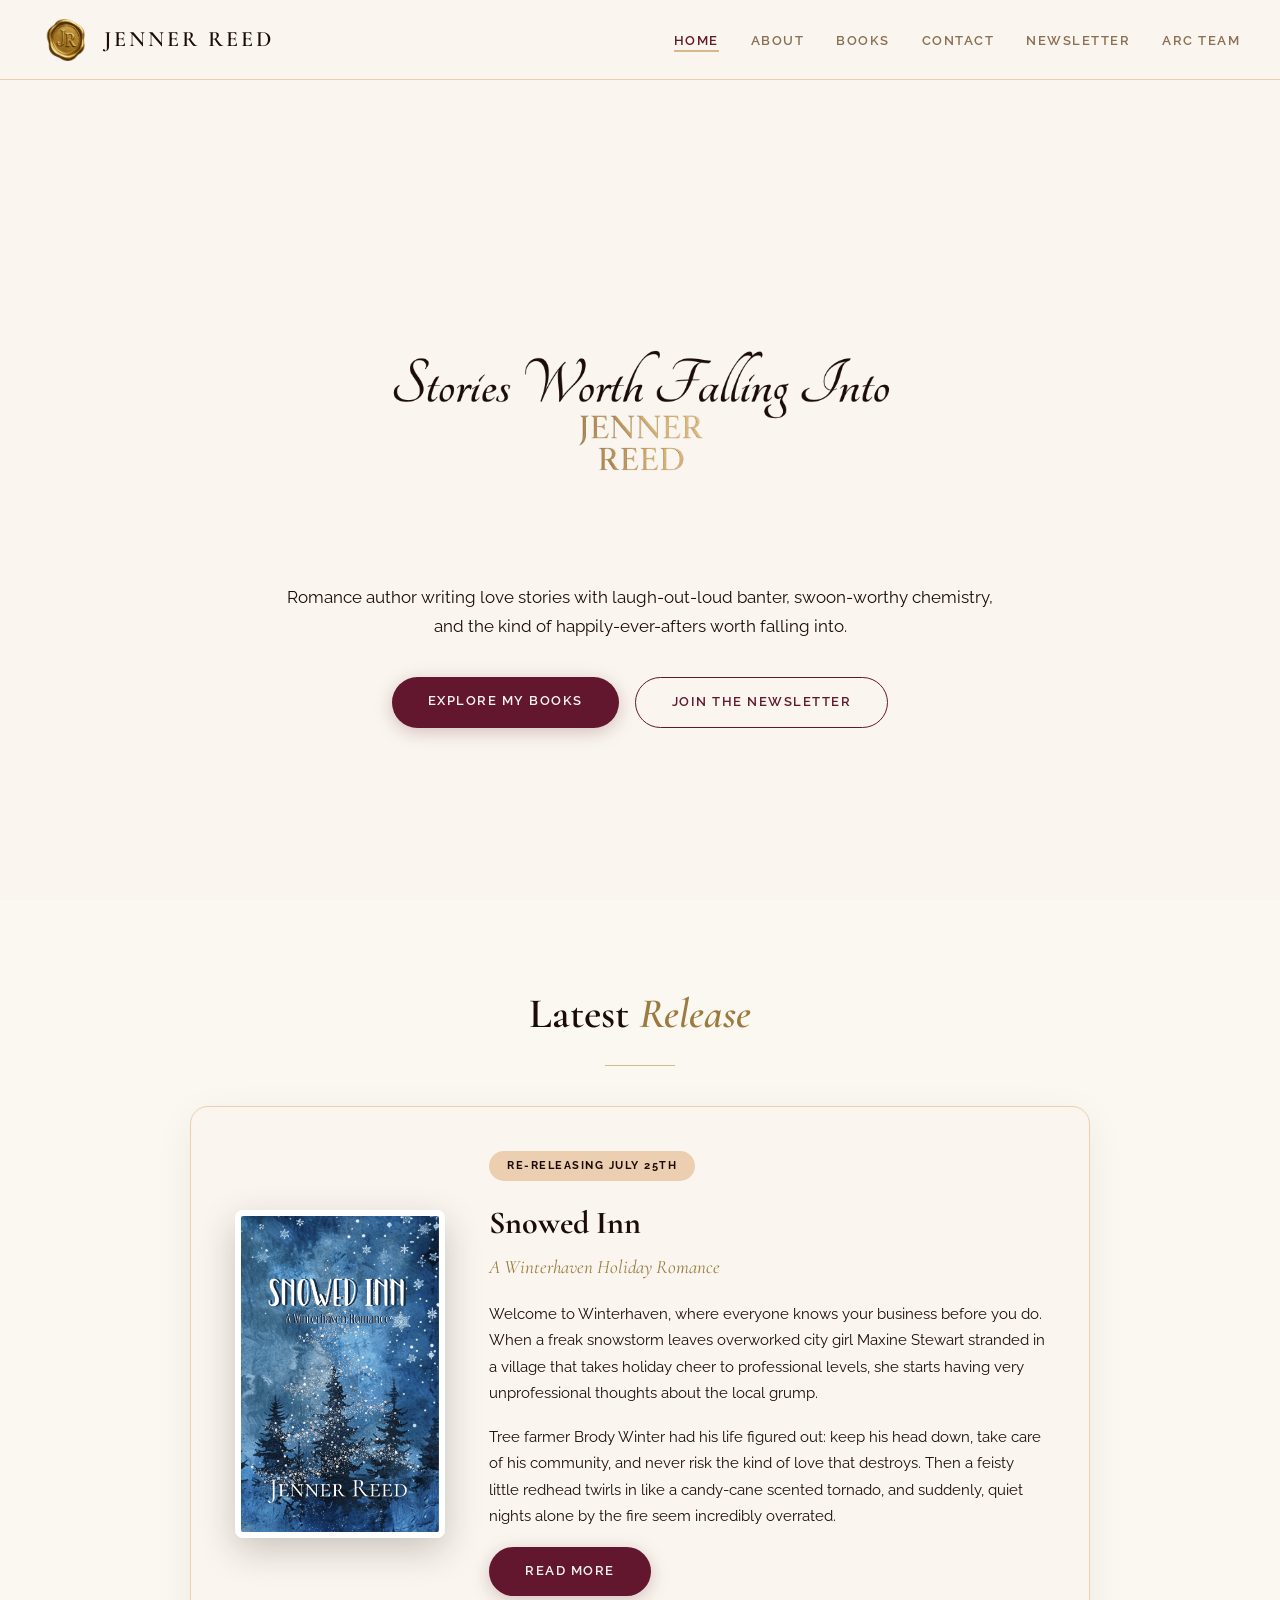
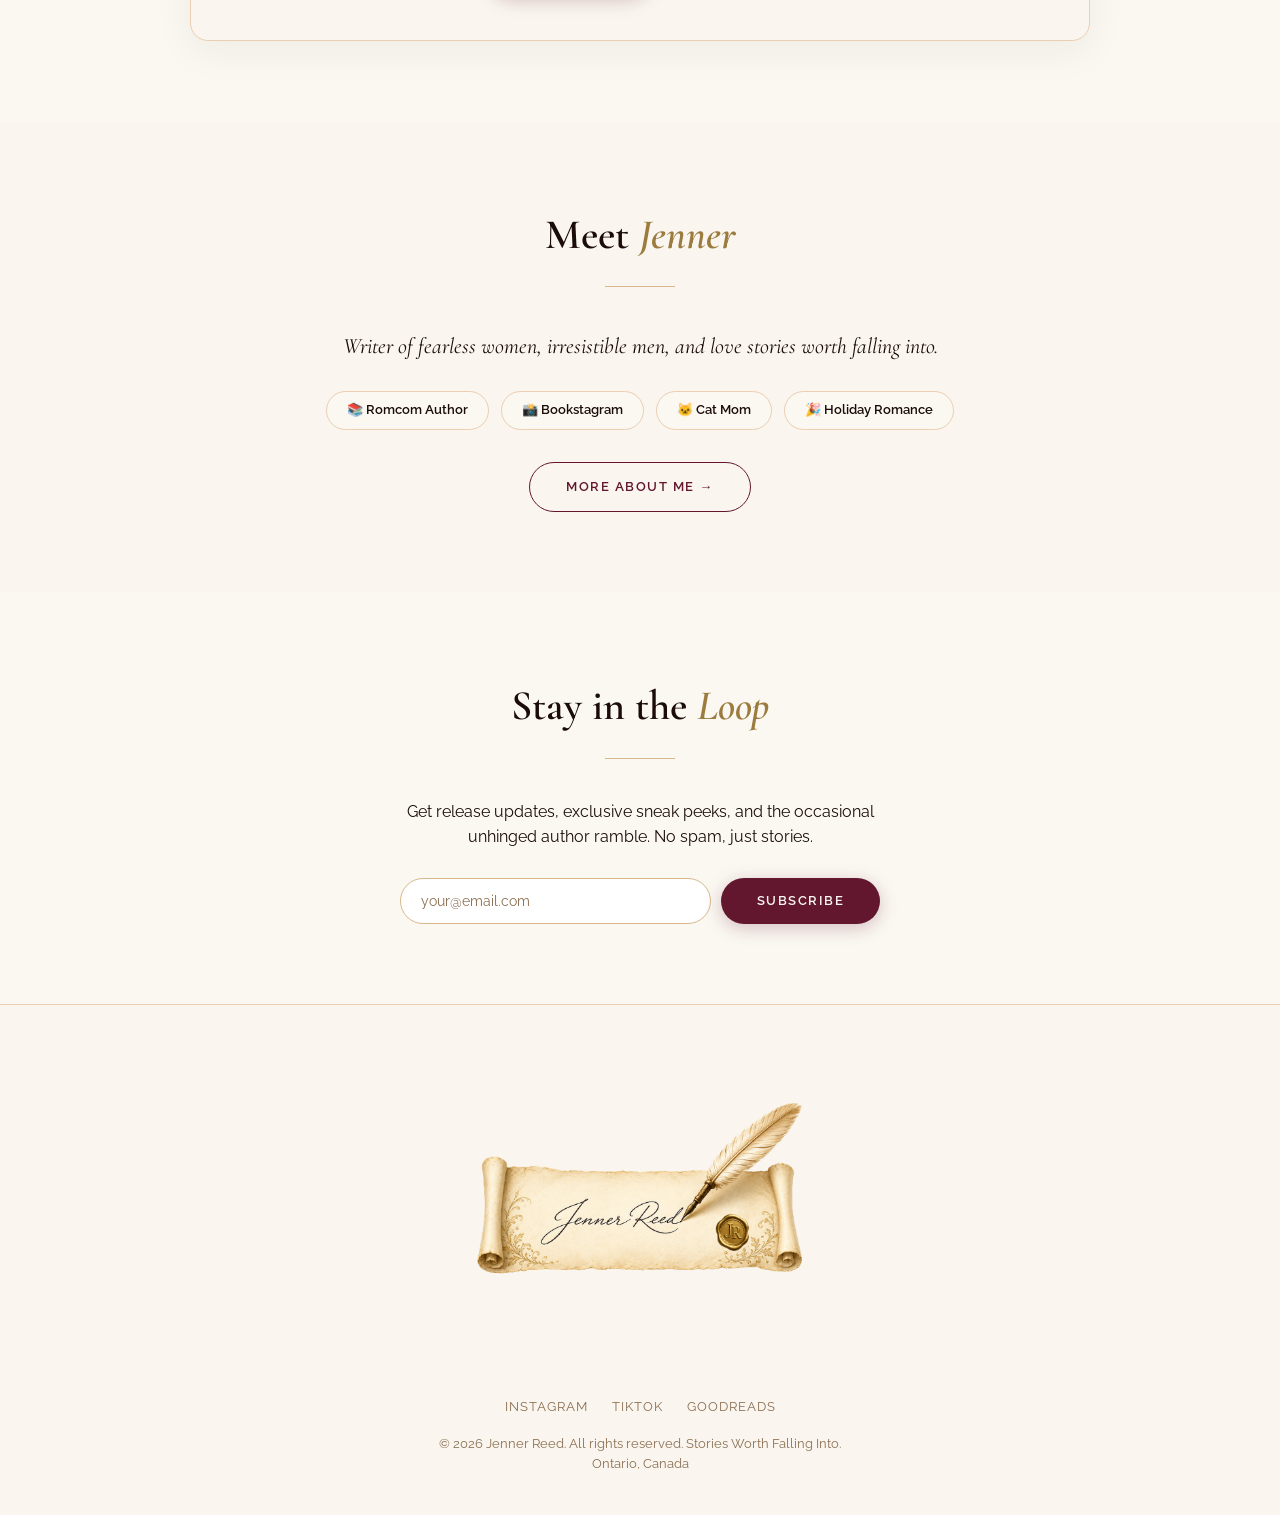
==== commit d5c379a6: "Add files via upload" ====
--- a/index.html
+++ b/index.html
@@ -35,6 +35,7 @@
     <li><a href="books.html">Books</a></li>
     <li><a href="contact.html">Contact</a></li>
     <li><a href="newsletter.html">Newsletter</a></li>
+    <li><a href="arc.html">ARC Team</a></li>
   </ul>
 </nav>
 
--- a/styles.css
+++ b/styles.css
@@ -364,3 +364,18 @@
 .letter-excerpt { font-size: 14px; line-height: 1.7; color: var(--ink); margin-bottom: 18px; flex-grow: 1; }
 .letter-read { font-size: 13px; font-weight: 600; letter-spacing: 1px; text-transform: uppercase; color: var(--burgundy); transition: color 0.3s; }
 .letter-card:hover .letter-read { color: var(--gold-ink); }
+
+/* ---------- ARC TEAM PAGE ---------- */
+.arc-section { background: var(--cream); }
+.arc-intro { max-width: 700px; margin: 0 auto 50px; text-align: center; }
+.arc-intro p { color: var(--ink); font-size: 17px; line-height: 1.8; }
+.arc-cols { max-width: 900px; margin: 0 auto 40px; display: grid; grid-template-columns: repeat(auto-fit, minmax(280px, 1fr)); gap: 24px; }
+.arc-perks, .arc-asks { background: var(--card); border: 1px solid var(--gold); border-radius: 16px; padding: 32px; }
+.arc-perks h3, .arc-asks h3 { font-family: var(--serif); font-size: 24px; font-weight: 700; color: var(--gold-ink); margin-bottom: 18px; }
+.arc-list { list-style: none; }
+.arc-list li { position: relative; padding-left: 26px; margin-bottom: 14px; color: var(--ink); font-size: 15px; line-height: 1.6; }
+.arc-list li::before { content: '\2726'; position: absolute; left: 0; top: 1px; color: var(--gold-deep); font-size: 14px; }
+.arc-howto { max-width: 760px; margin: 0 auto 44px; background: var(--card); border: 1px solid var(--gold); border-radius: 16px; padding: 24px 32px; text-align: center; }
+.arc-howto p { color: var(--ink); font-size: 15px; line-height: 1.7; }
+.arc-form-wrap { max-width: 520px; margin: 0 auto; background: var(--card); border: 1px solid var(--gold); border-radius: 20px; padding: 40px; text-align: center; box-shadow: 0 10px 40px rgba(27,12,10,0.06); }
+.arc-form-wrap h2 { font-family: var(--serif); font-size: 28px; font-weight: 600; color: var(--ink); margin-bottom: 24px; }
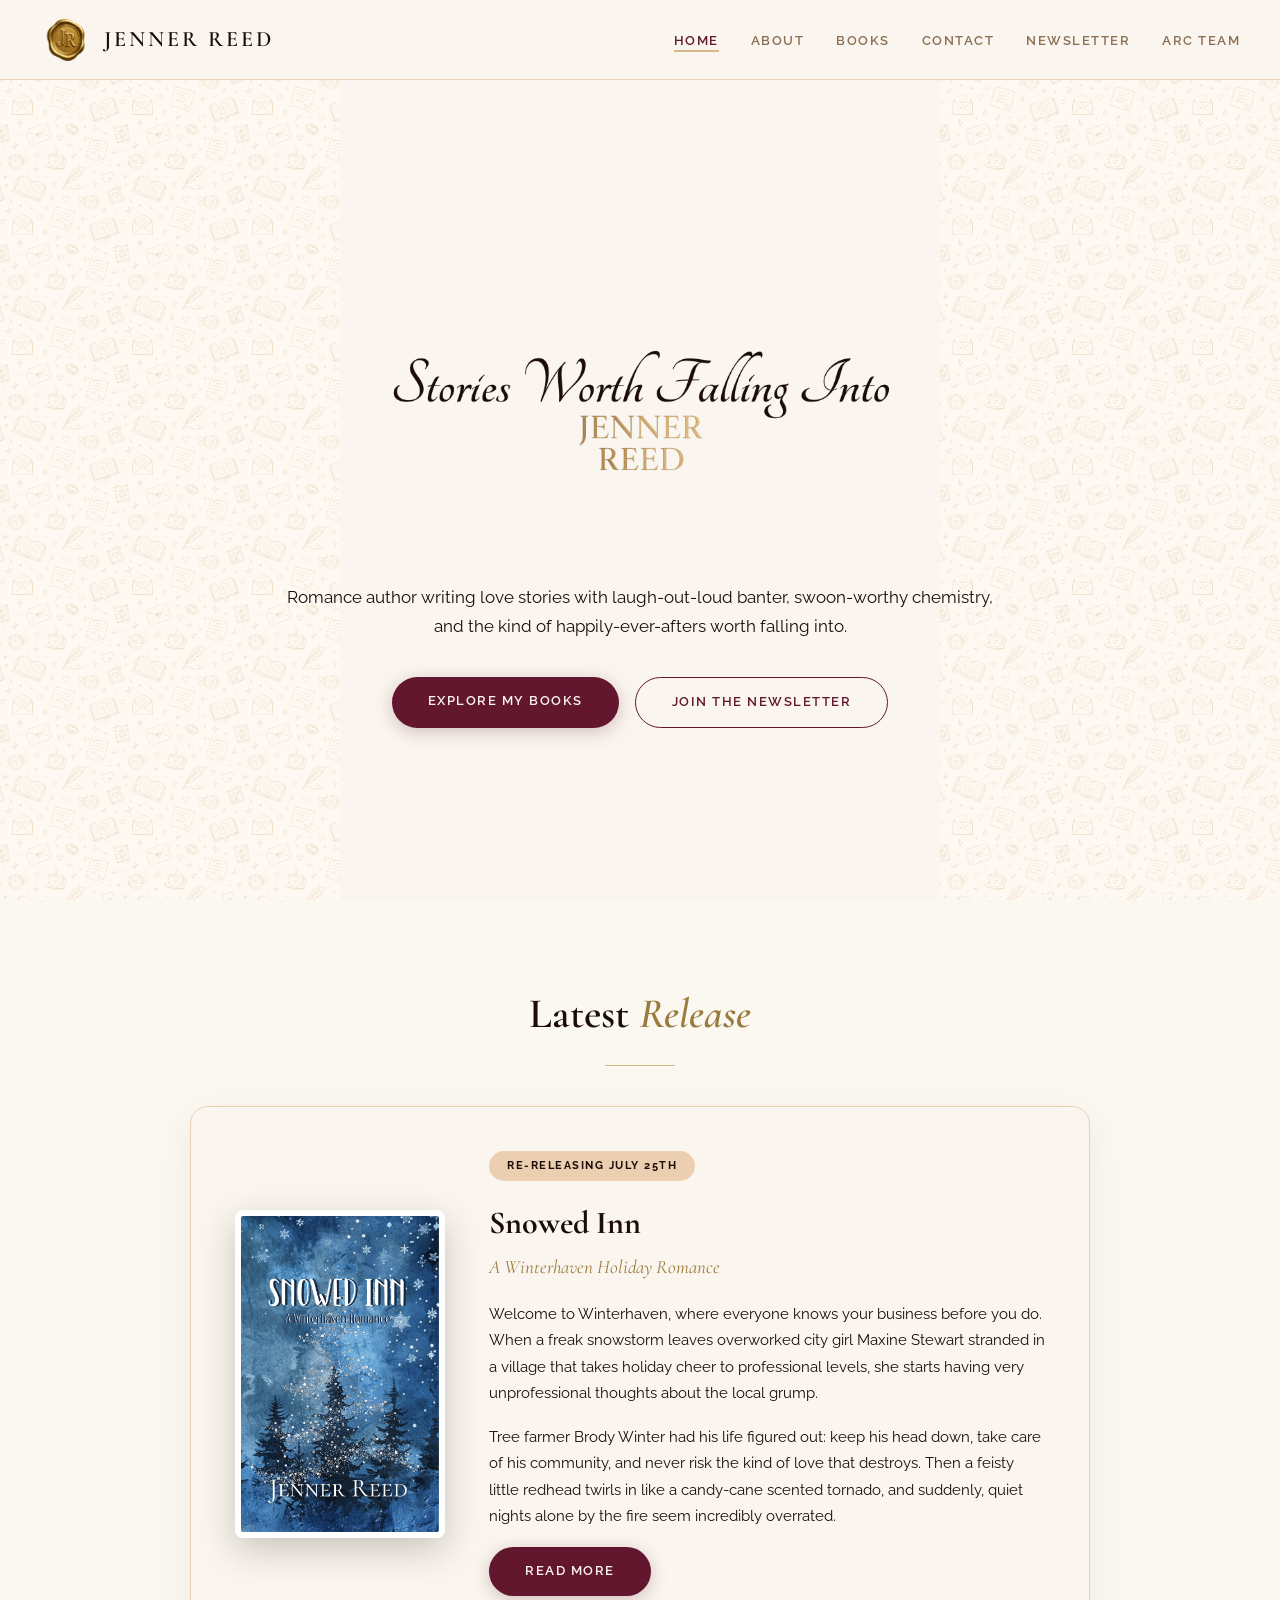
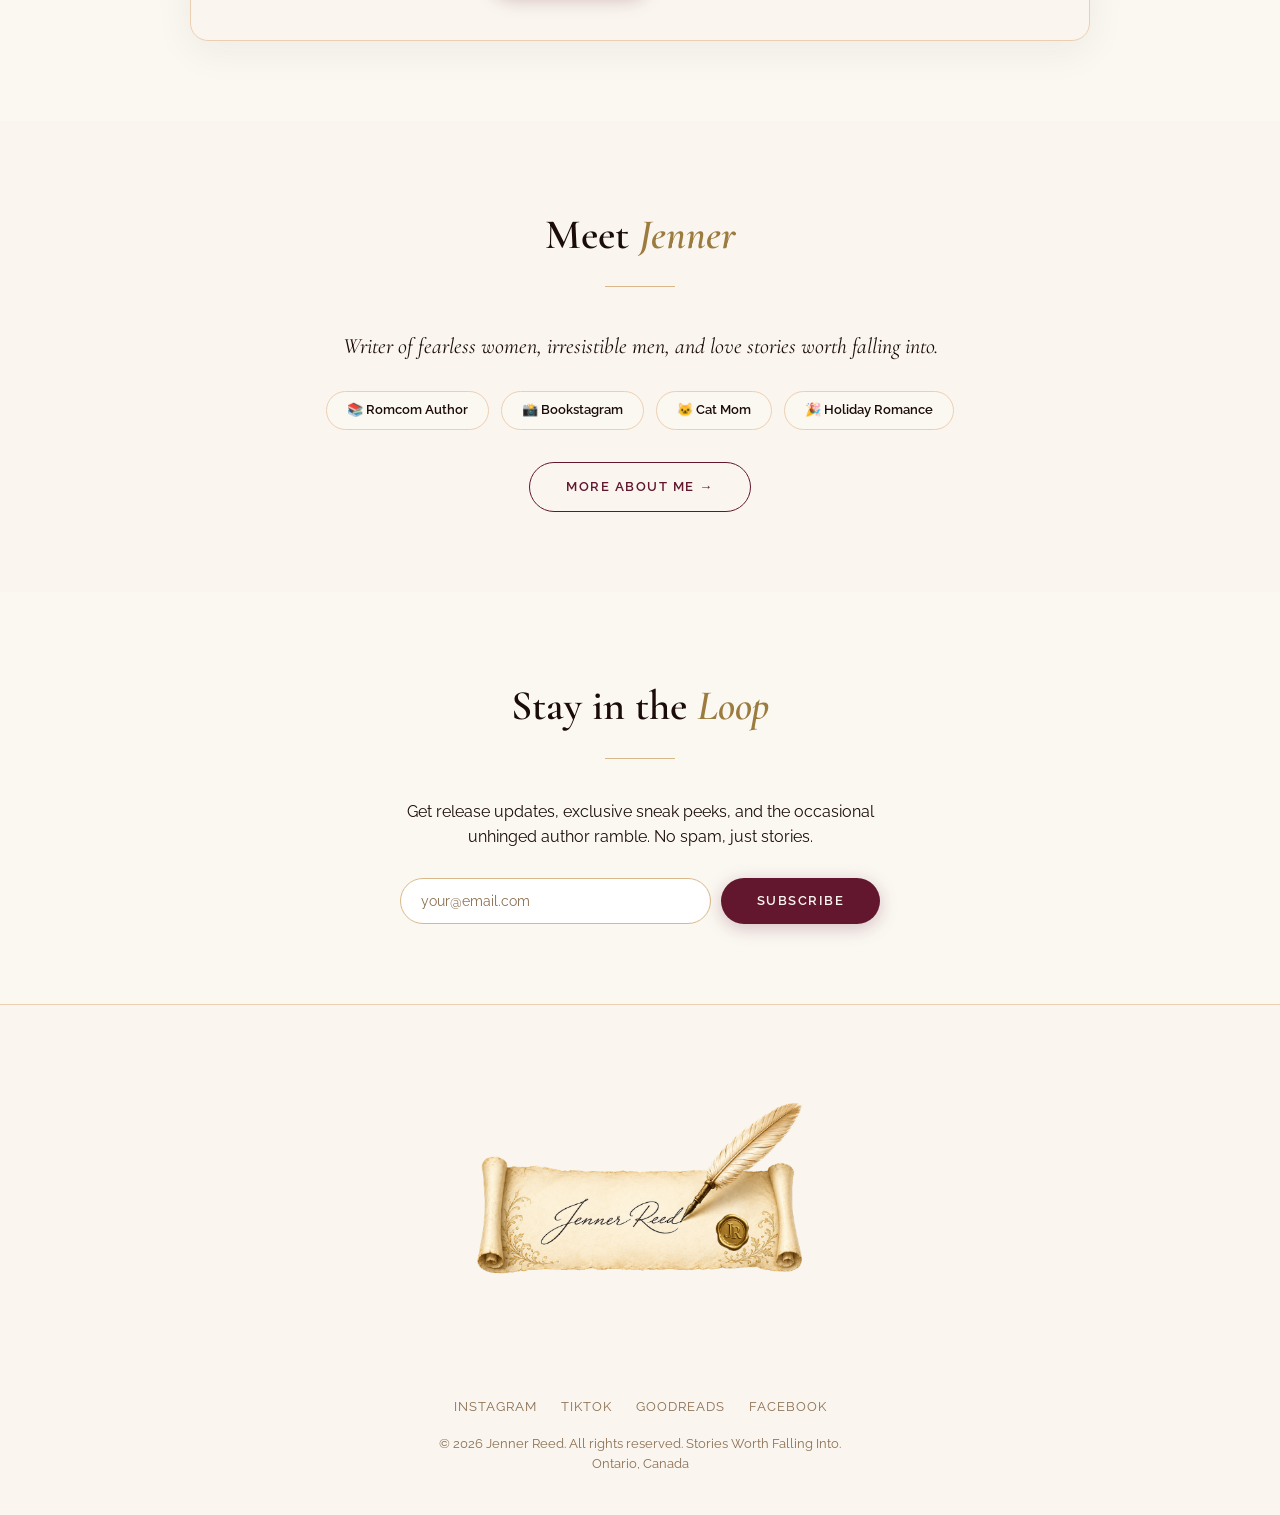
==== commit ebd55bb6: "Add files via upload" ====
--- a/index.html
+++ b/index.html
@@ -140,6 +140,7 @@
     <a href="https://www.instagram.com/jenner_reed" target="_blank" rel="noopener">Instagram</a>
     <a href="https://www.tiktok.com/@jenner_reed" target="_blank" rel="noopener">TikTok</a>
     <a href="https://www.goodreads.com/author/show/19169418.Jenner_Reed" target="_blank" rel="noopener">Goodreads</a>
+    <a href="https://www.facebook.com/profile.php?id=61591461936739" target="_blank" rel="noopener">Facebook</a>
   </div>
   <p>&copy; 2026 Jenner Reed. All rights reserved. Stories Worth Falling Into.<br>Ontario, Canada</p>
 </footer>
--- a/styles.css
+++ b/styles.css
@@ -379,3 +379,32 @@
 .arc-howto p { color: var(--ink); font-size: 15px; line-height: 1.7; }
 .arc-form-wrap { max-width: 520px; margin: 0 auto; background: var(--card); border: 1px solid var(--gold); border-radius: 20px; padding: 40px; text-align: center; box-shadow: 0 10px 40px rgba(27,12,10,0.06); }
 .arc-form-wrap h2 { font-family: var(--serif); font-size: 28px; font-weight: 600; color: var(--ink); margin-bottom: 24px; }
+
+/* ---------- DECORATIVE SIDE STRIPS (faint pattern margins) ---------- */
+/* Faint gold pattern down the far left and right edges, framing content.
+   Shows on wide screens only; hidden below 950px so mobile stays clean.
+   Requires pattern.png in the same folder. */
+body::before, body::after {
+  content: "";
+  position: fixed;
+  top: 0;
+  bottom: 0;
+  width: 340px;
+  background-image: url('pattern.png');
+  background-repeat: repeat;
+  background-size: 240px;
+  opacity: 0.85;
+  pointer-events: none;
+  z-index: 0;
+}
+body::before { left: 0; }
+body::after  { right: 0; }
+/* keep nav and actual content above the strips; strips sit above section
+   background fills so they show on every page, not just the transparent hero */
+nav { z-index: 1000; }
+section > *, .page-header > * { position: relative; z-index: 2; }
+body::before, body::after { z-index: 1 !important; }
+/* hide on narrower screens so wide strips don't crowd content */
+@media (max-width: 1250px) {
+  body::before, body::after { display: none; }
+}
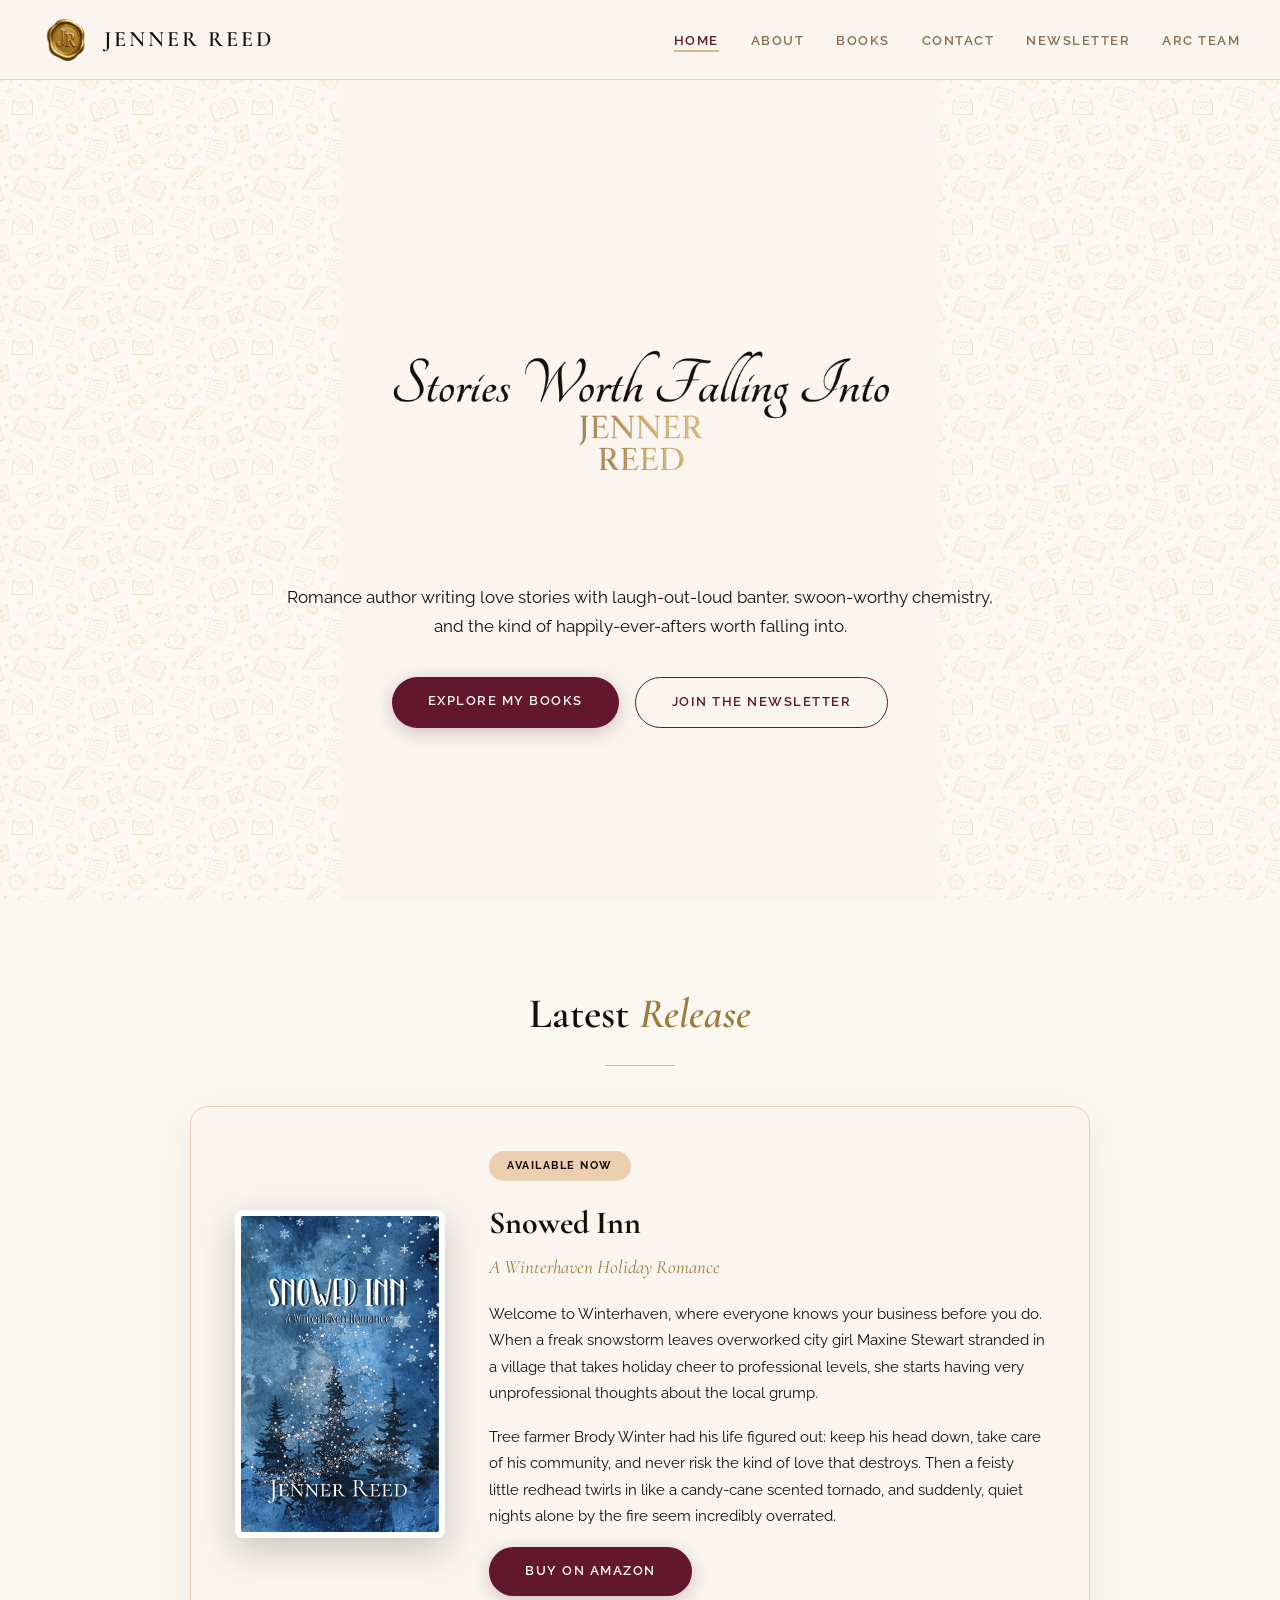
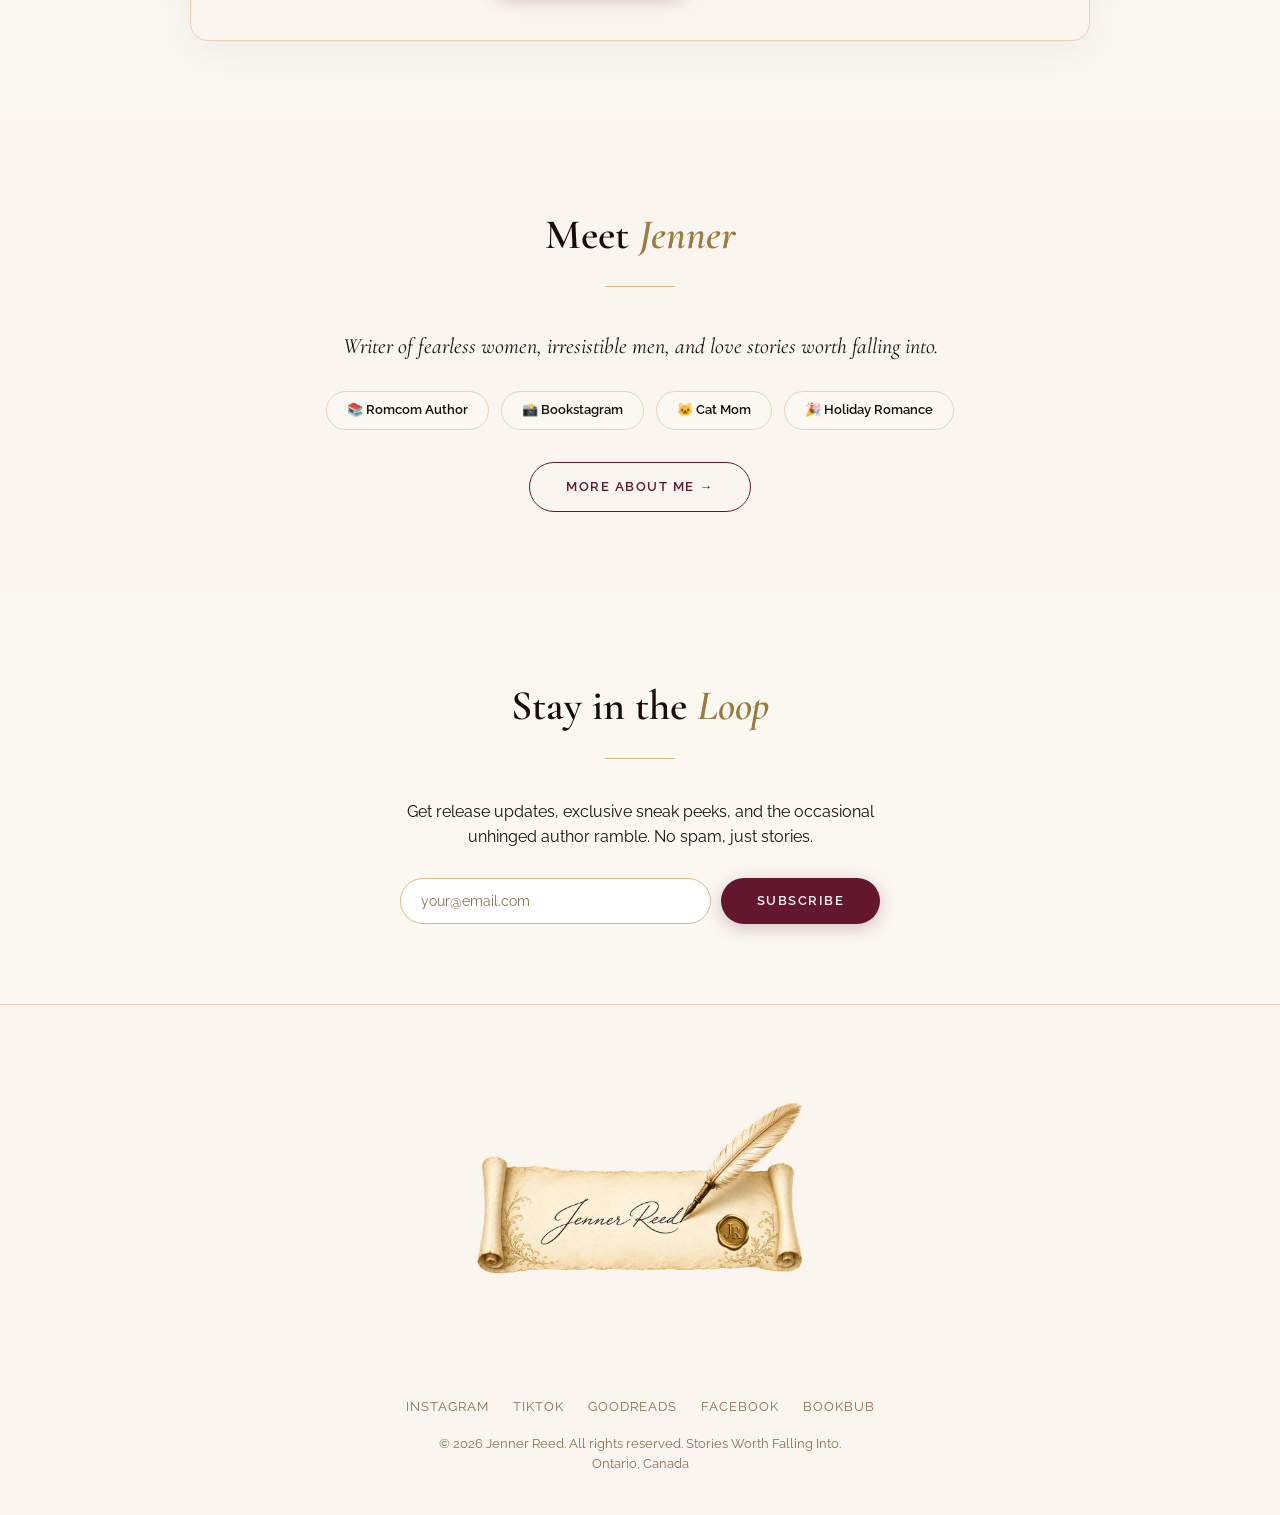
==== commit d8920dc5: "Add files via upload" ====
--- a/index.html
+++ b/index.html
@@ -71,12 +71,12 @@
       <img src="si-cover.png" alt="Snowed Inn — A Winterhaven Romance by Jenner Reed">
     </div>
     <div class="book-info">
-      <span class="book-badge">Re-Releasing July 25th</span>
+      <span class="book-badge">Available Now</span>
       <h3>Snowed Inn</h3>
       <p class="book-series">A Winterhaven Holiday Romance</p>
       <p>Welcome to Winterhaven, where everyone knows your business before you do. When a freak snowstorm leaves overworked city girl Maxine Stewart stranded in a village that takes holiday cheer to professional levels, she starts having very unprofessional thoughts about the local grump.</p>
       <p>Tree farmer Brody Winter had his life figured out: keep his head down, take care of his community, and never risk the kind of love that destroys. Then a feisty little redhead twirls in like a candy-cane scented tornado, and suddenly, quiet nights alone by the fire seem incredibly overrated.</p>
-      <a href="books.html" class="btn btn-primary">Read More</a>
+      <a href="https://a.co/d/08l9nuQ1" target="_blank" rel="noopener" class="btn btn-primary">Buy on Amazon</a>
     </div>
   </div>
 </section>
@@ -141,6 +141,7 @@
     <a href="https://www.tiktok.com/@jenner_reed" target="_blank" rel="noopener">TikTok</a>
     <a href="https://www.goodreads.com/author/show/19169418.Jenner_Reed" target="_blank" rel="noopener">Goodreads</a>
     <a href="https://www.facebook.com/profile.php?id=61591461936739" target="_blank" rel="noopener">Facebook</a>
+    <a href="https://www.bookbub.com/profile/jenner-reed" target="_blank" rel="noopener">BookBub</a>
   </div>
   <p>&copy; 2026 Jenner Reed. All rights reserved. Stories Worth Falling Into.<br>Ontario, Canada</p>
 </footer>
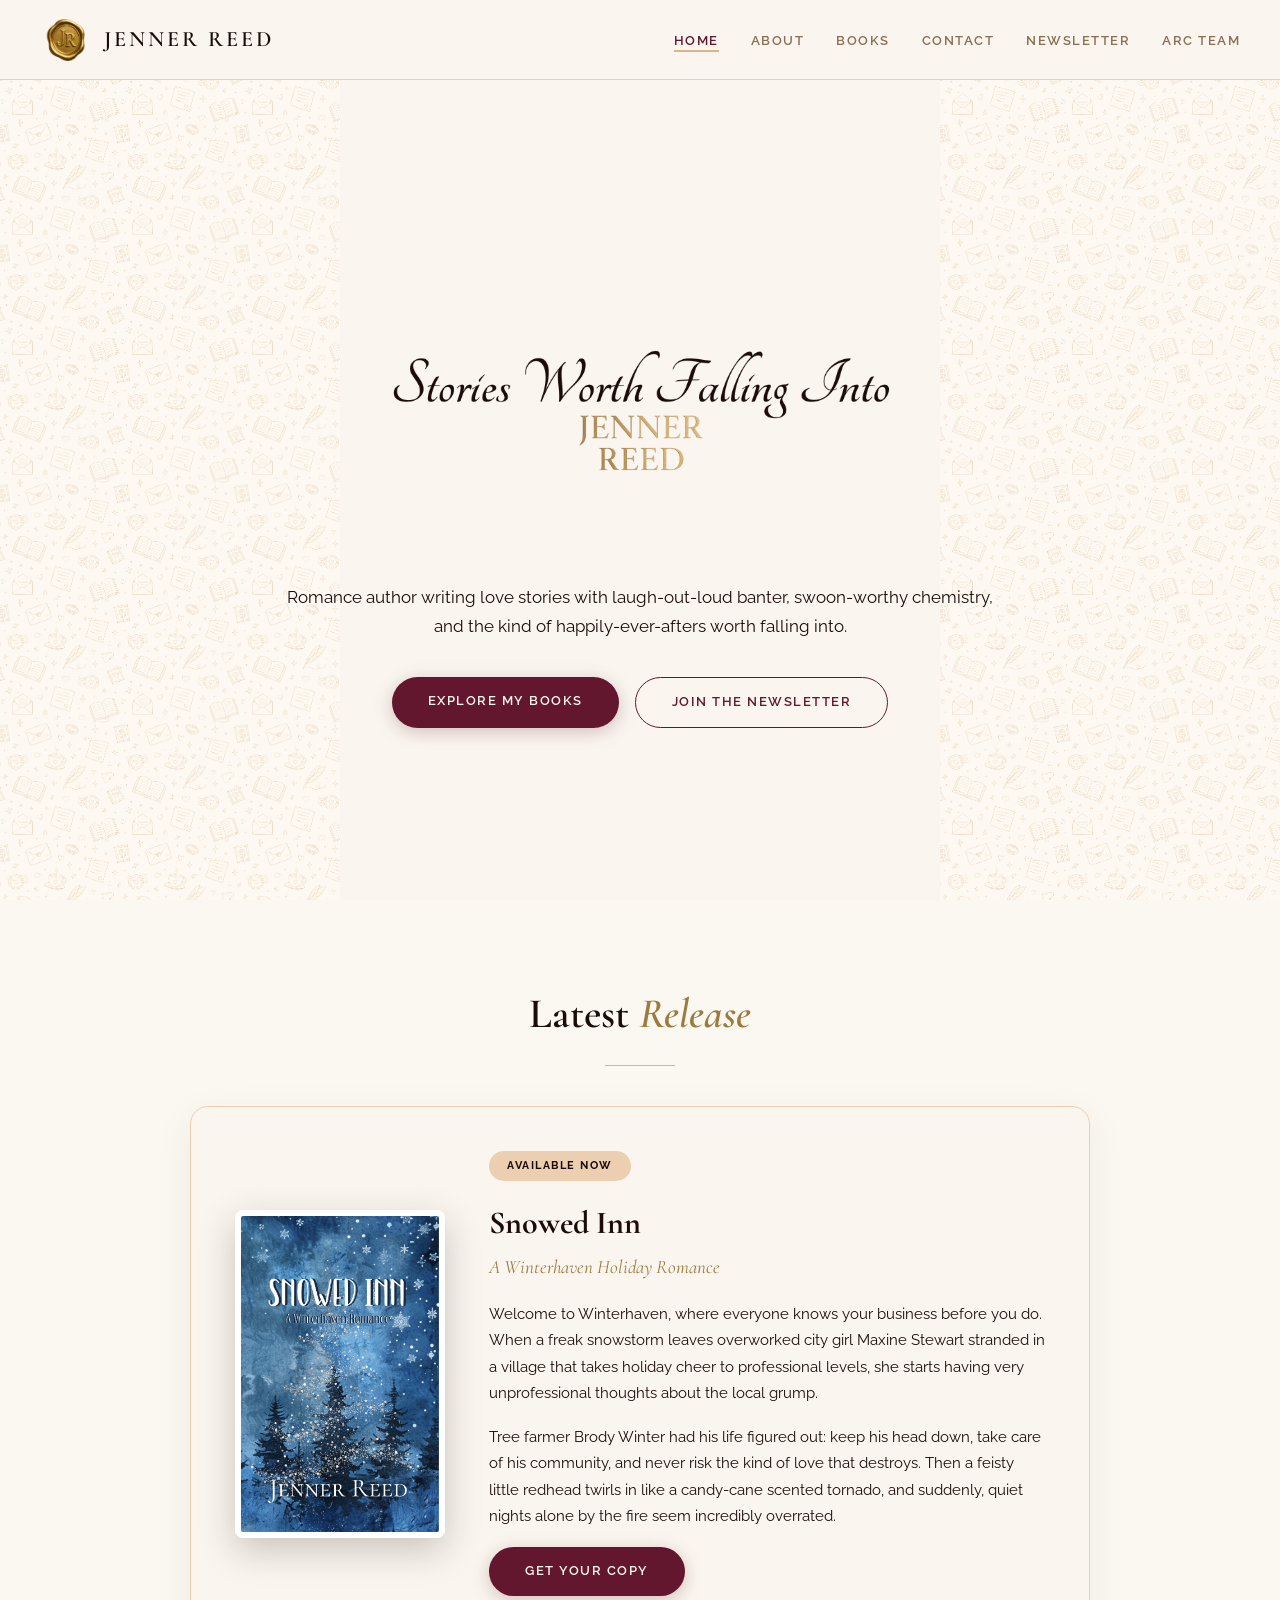
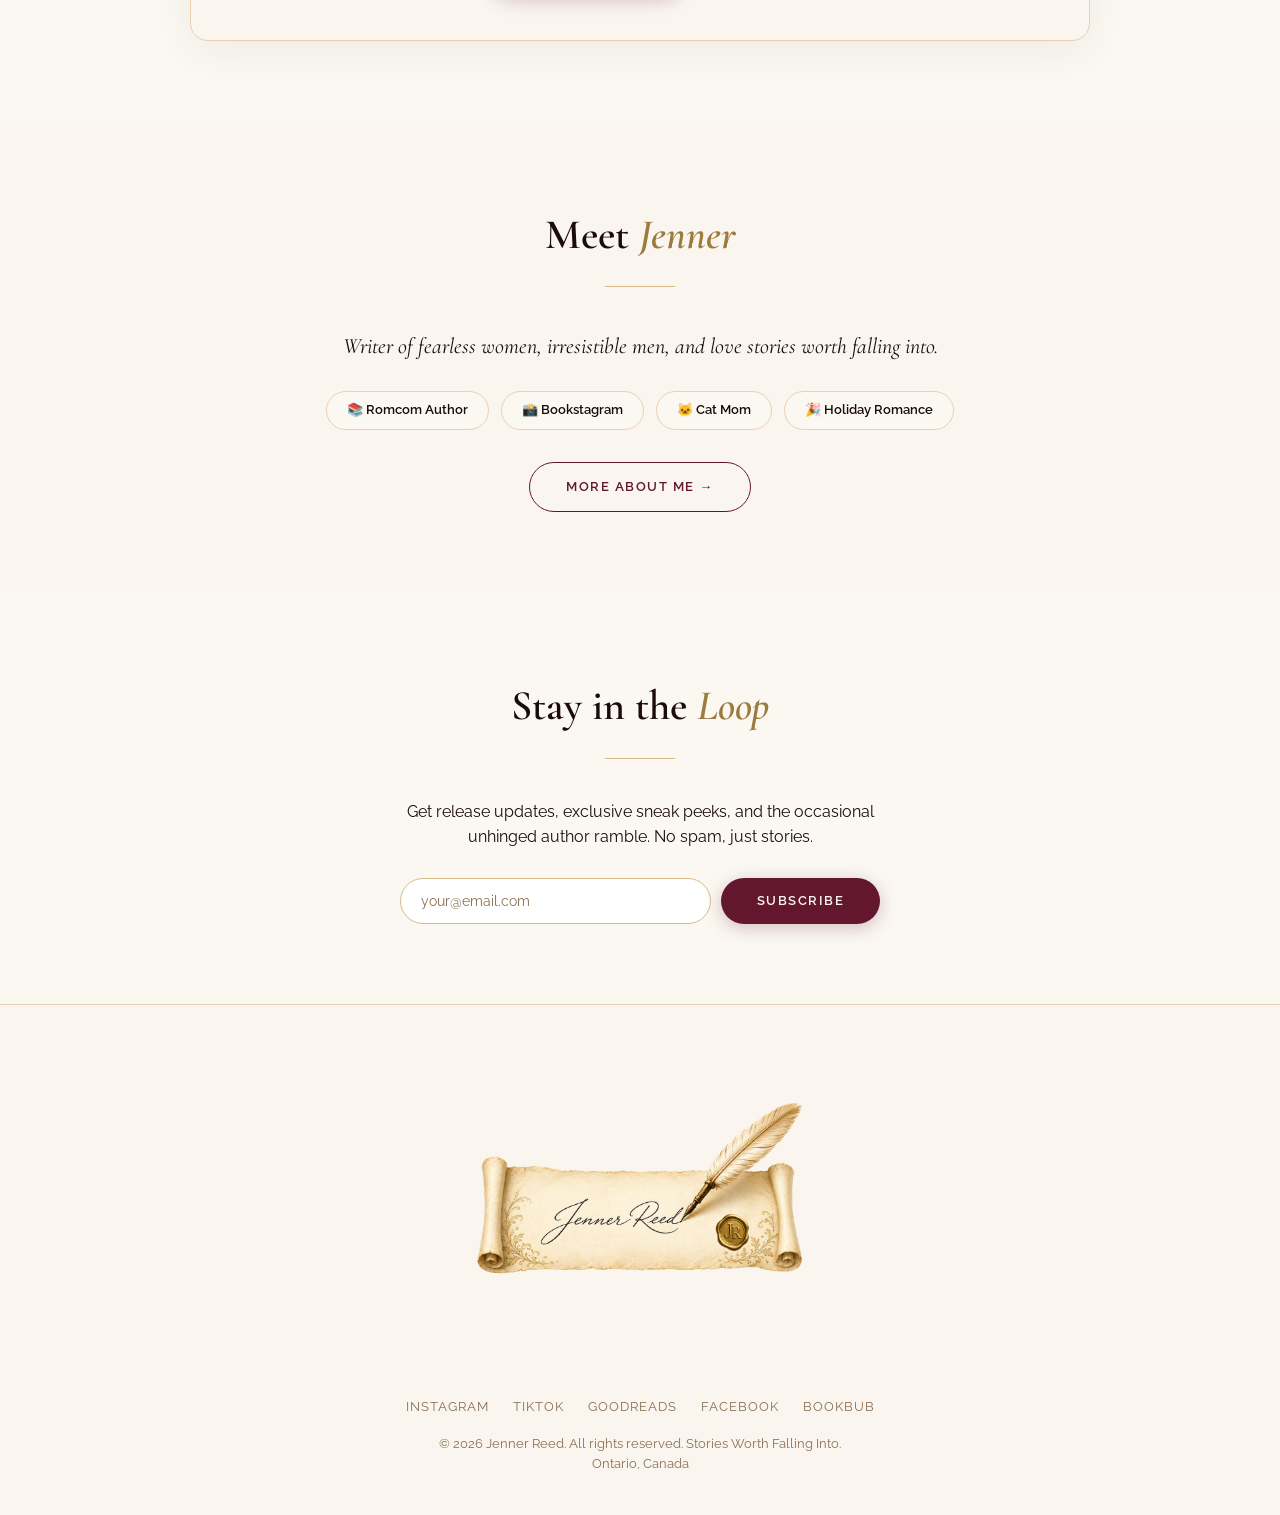
==== commit b5b4fdb1: "Add files via upload" ====
--- a/index.html
+++ b/index.html
@@ -76,7 +76,7 @@
       <p class="book-series">A Winterhaven Holiday Romance</p>
       <p>Welcome to Winterhaven, where everyone knows your business before you do. When a freak snowstorm leaves overworked city girl Maxine Stewart stranded in a village that takes holiday cheer to professional levels, she starts having very unprofessional thoughts about the local grump.</p>
       <p>Tree farmer Brody Winter had his life figured out: keep his head down, take care of his community, and never risk the kind of love that destroys. Then a feisty little redhead twirls in like a candy-cane scented tornado, and suddenly, quiet nights alone by the fire seem incredibly overrated.</p>
-      <a href="https://a.co/d/08l9nuQ1" target="_blank" rel="noopener" class="btn btn-primary">Buy on Amazon</a>
+      <a href="https://geni.us/Snowed-Inn" target="_blank" rel="noopener" class="btn btn-primary">Get Your Copy</a>
     </div>
   </div>
 </section>
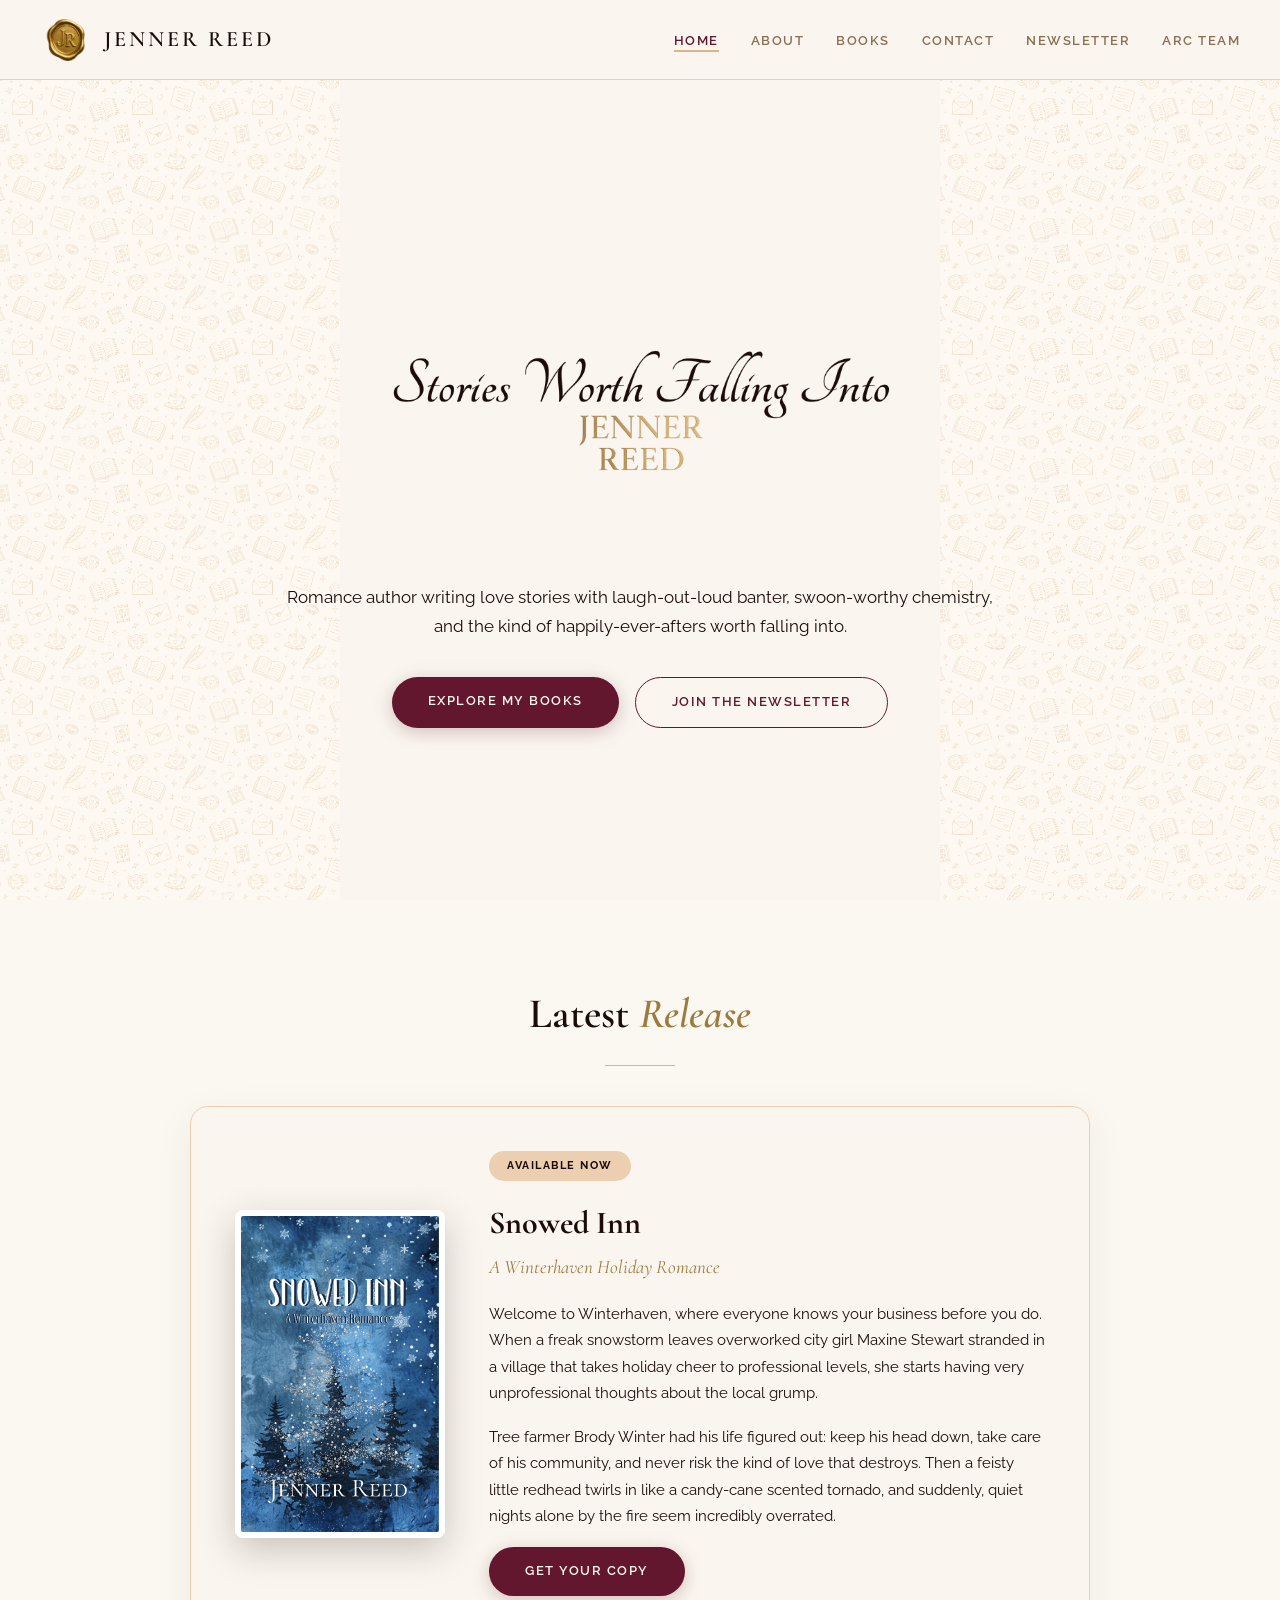
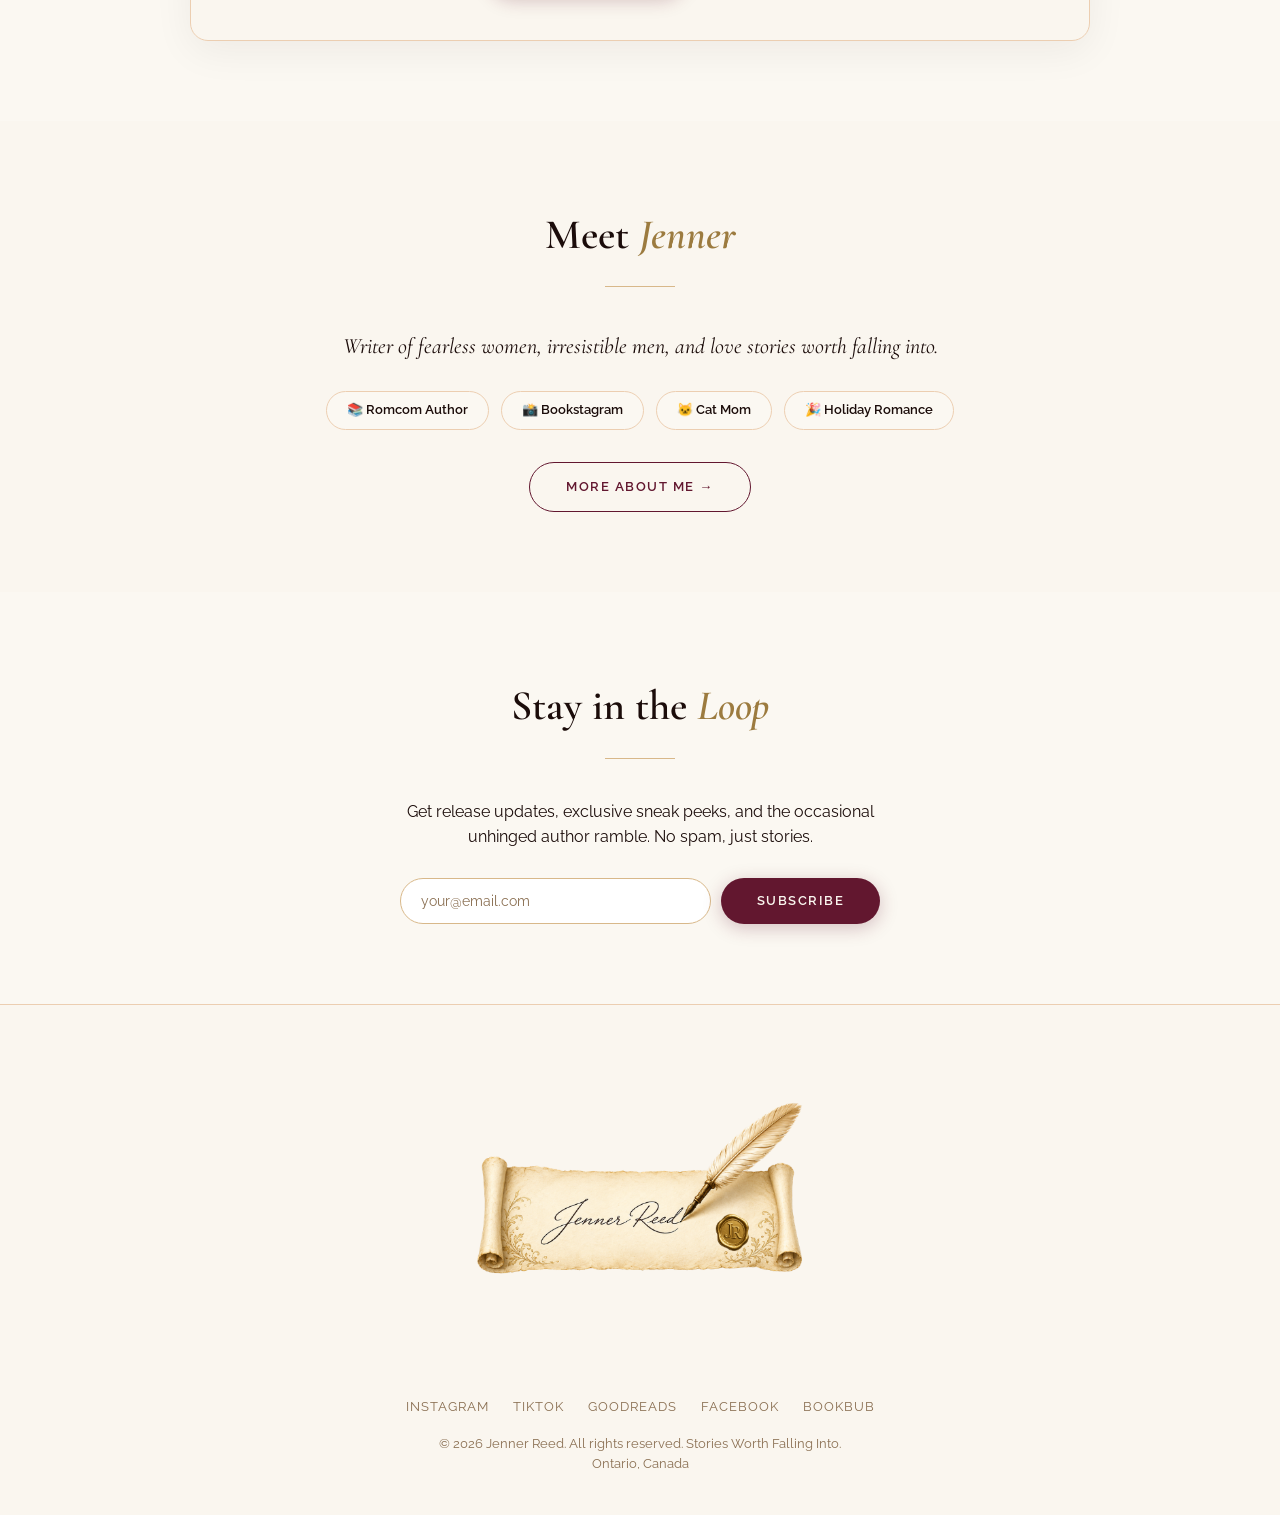
==== commit a958e5e3: "Add files via upload" ====
--- a/index.html
+++ b/index.html
@@ -146,5 +146,6 @@
   <p>&copy; 2026 Jenner Reed. All rights reserved. Stories Worth Falling Into.<br>Ontario, Canada</p>
 </footer>
 
+  <!-- Cloudflare Web Analytics --><script type='module' src='https://static.cloudflareinsights.com/beacon.min.js' data-cf-beacon='{"token": "d7956b44599a4acba63e6573b7898957"}'></script><!-- End Cloudflare Web Analytics -->
 </body>
 </html>
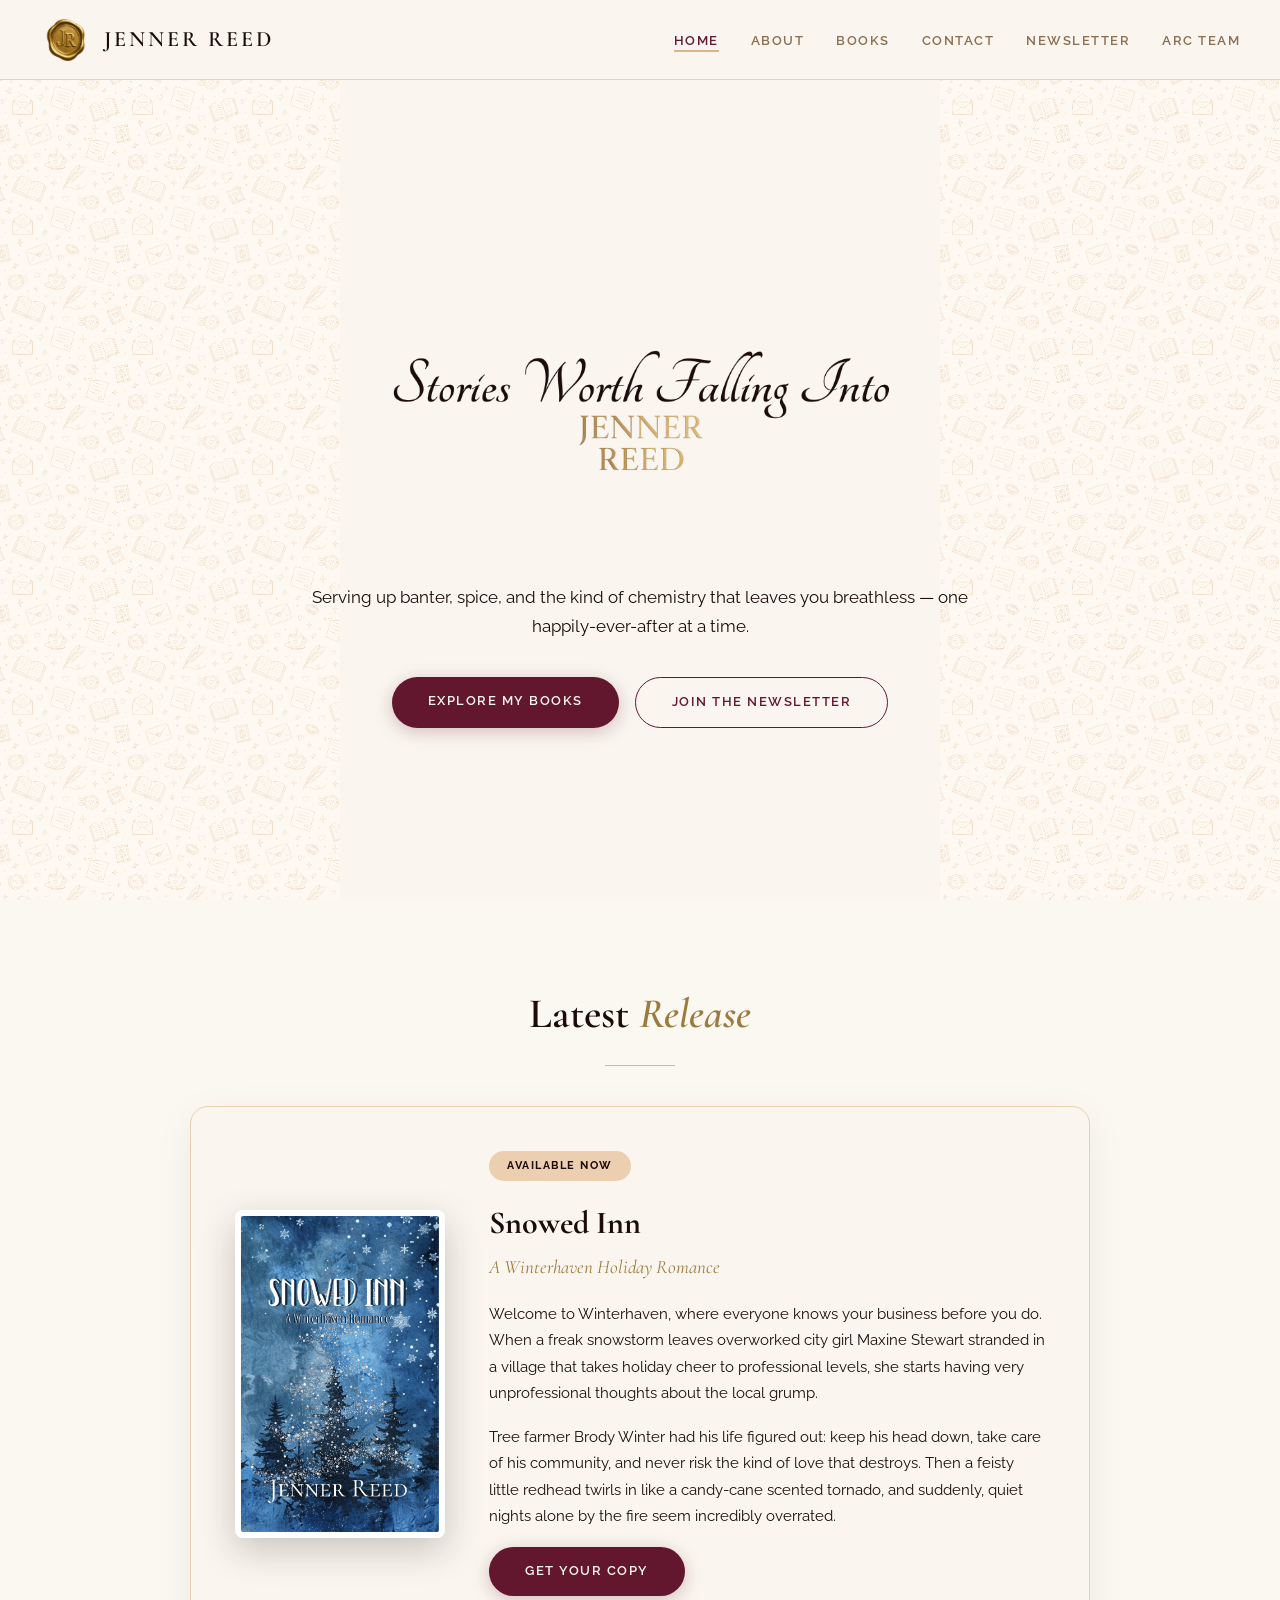
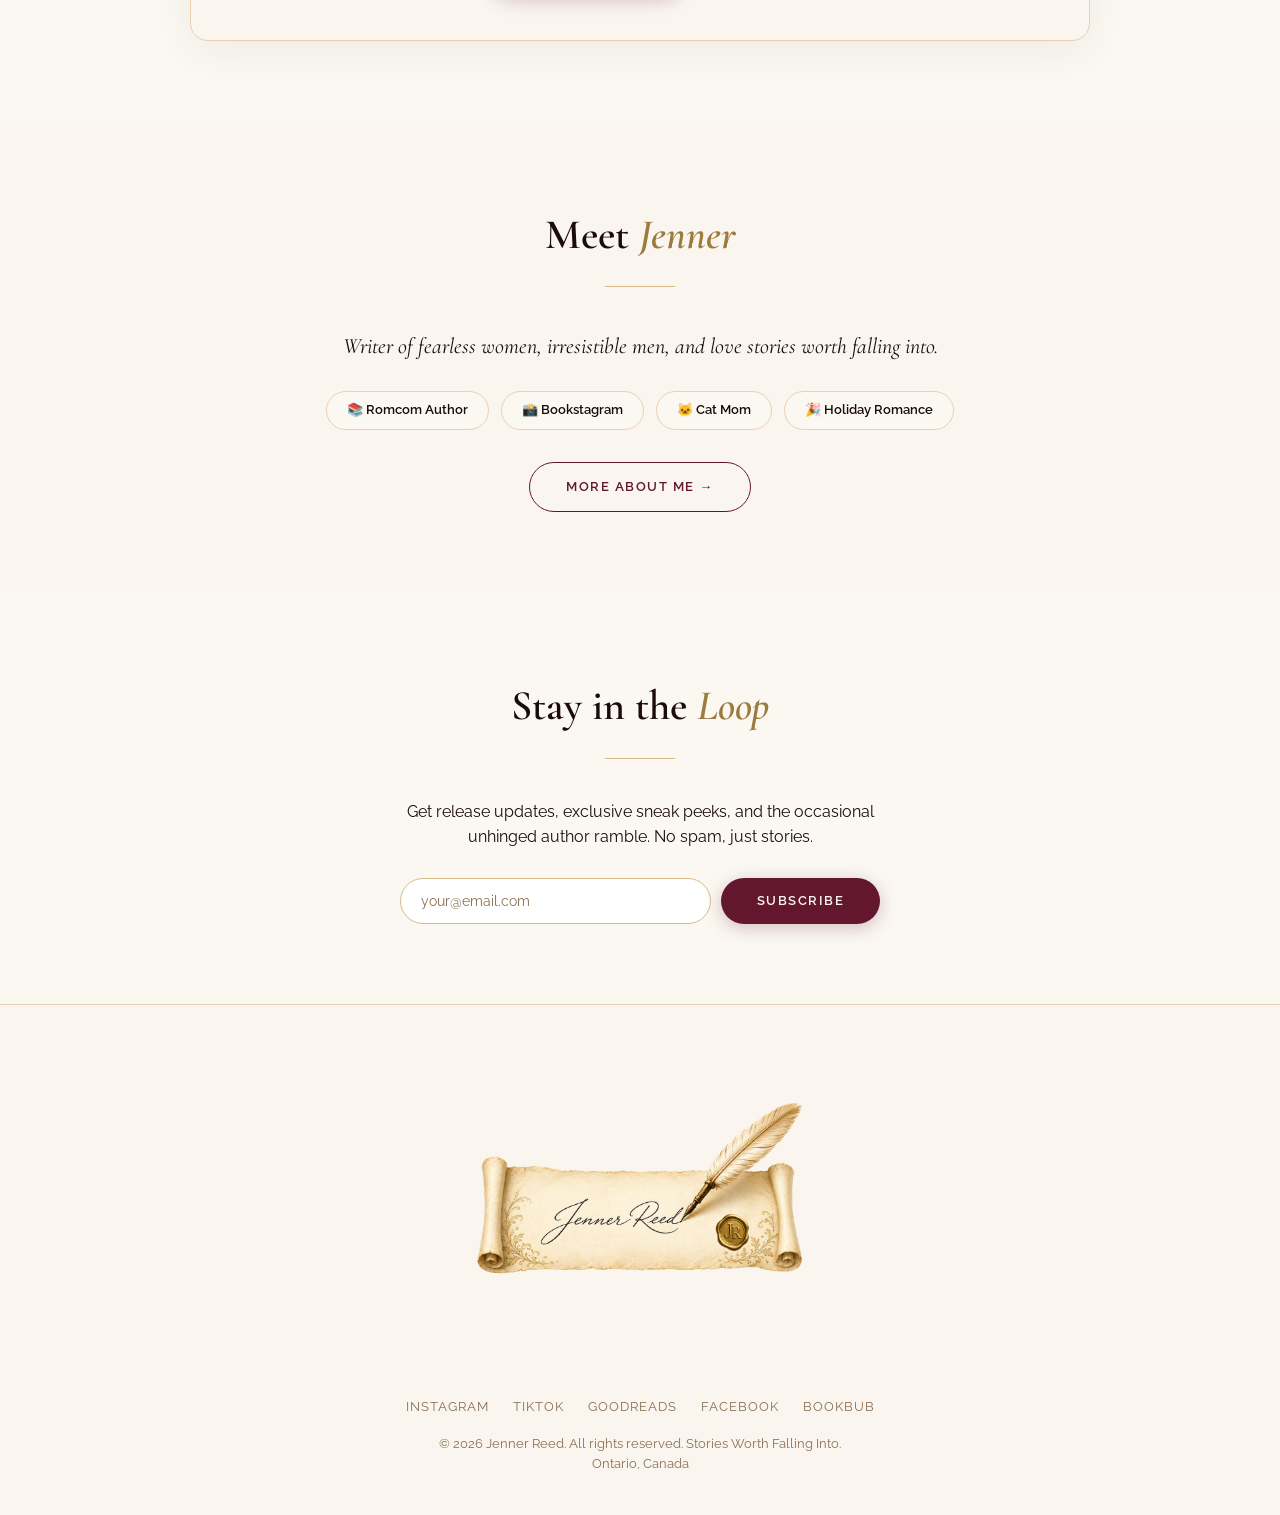
==== commit 823bef89: "Add files via upload" ====
--- a/index.html
+++ b/index.html
@@ -54,7 +54,7 @@
     <div class="hero-logo">
       <img src="tagline.png" alt="Jenner Reed — Stories Worth Falling Into">
     </div>
-    <p class="hero-subtitle">Romance author writing love stories with laugh-out-loud banter, swoon-worthy chemistry, and the kind of happily-ever-afters worth falling into.</p>
+    <p class="hero-subtitle">Serving up banter, spice, and the kind of chemistry that leaves you breathless — one happily-ever-after at a time.</p>
     <div class="hero-buttons">
       <a href="books.html" class="btn btn-primary">Explore My Books</a>
       <a href="newsletter.html" class="btn btn-outline">Join the Newsletter</a>
